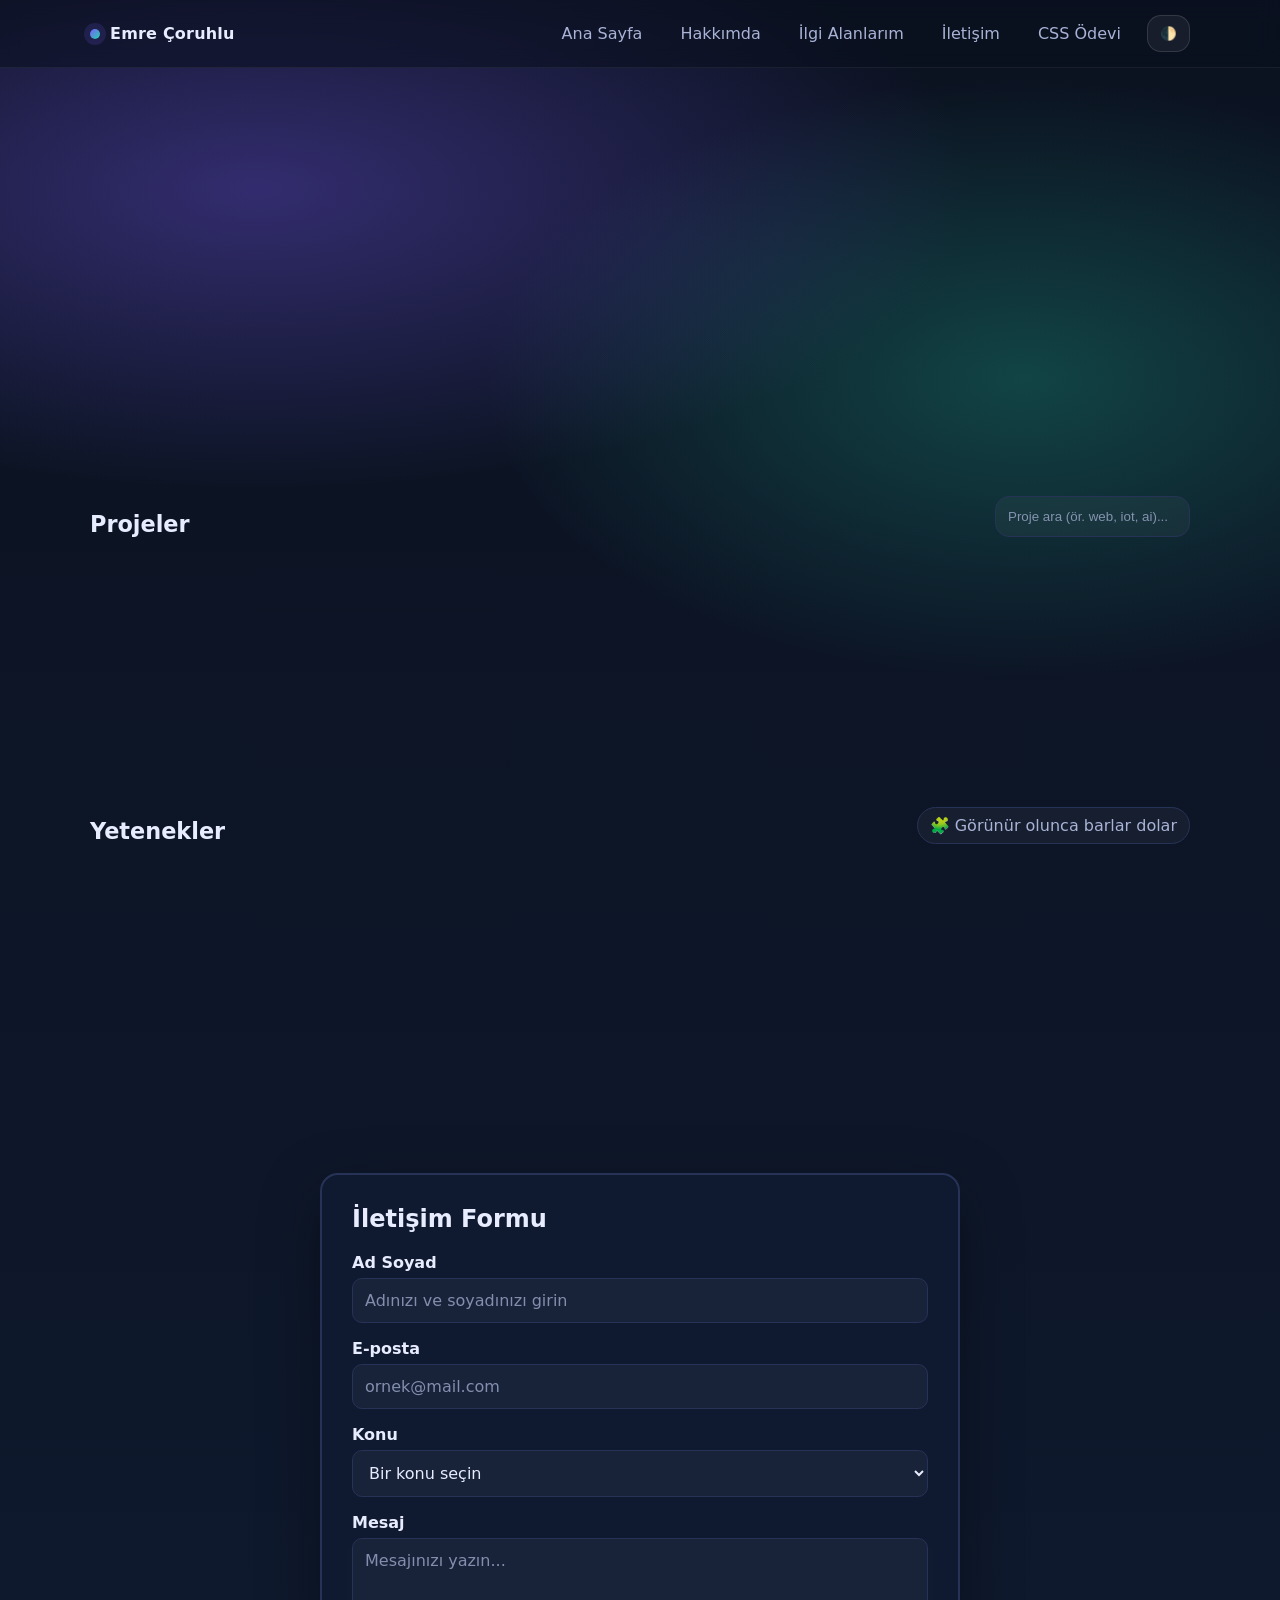
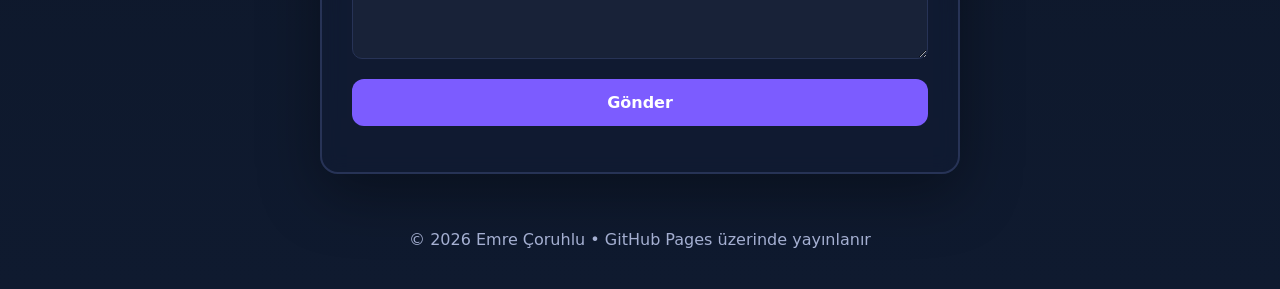
==== index.html @ 53debe26 "Lab 3: Form güncellendi - input submit ve element seçici" ====
<!DOCTYPE html>
<html lang="tr">
<head>
  <meta charset="UTF-8" />
  <meta name="viewport" content="width=device-width, initial-scale=1.0" />
  <title>Emre | Portfolyo</title>
  <link rel="stylesheet" href="styles/style.css" />
</head>
<body>

<div id="progressBar"></div>

<header>
  <div class="container nav">
    <a class="brand" href="index.html">
      <span class="dot"></span>
      <span>Emre Çoruhlu</span>
    </a>

    <div class="navlinks">
      <a href="index.html">Ana Sayfa</a>
      <a href="about.html">Hakkımda</a>
      <a href="interests.html">İlgi Alanlarım</a>
      <a href="contact.html">İletişim</a>
      <a href="css-odev.html">CSS Ödevi</a>
      <button class="btn icon" id="themeBtn" type="button" title="Tema değiştir">🌓</button>
    </div>
  </div>
</header>

<section class="hero container">
  <div class="card heroInner reveal">
    <div>
      <span class="pill">🚀 GitHub Pages • Statik Site</span>
      <h1>
        Merhaba, ben Emre.
        <br />
        <span class="muted">Benim odak noktam:</span>
        <span id="typing" data-text="Web • Gömülü Sistemler • Yapay Zeka"></span>
      </h1>
      <p class="muted">
        Bu mini portfolyo; modern tasarım, küçük ama “wow” etkisi yaratan etkileşimler ve
        temiz dosya yapısı (CSS/JS ayrı) ile hazırlandı.
      </p>

      <div style="display:flex; gap:10px; flex-wrap:wrap; margin-top:14px;">
        <a class="btn primary" href="#projeler">Projeleri gör</a>
        <a class="btn" href="contact.html">İletişime geç</a>
        <span class="badge">⚡ Dark mode</span>
        <span class="badge">✨ Scroll animasyon</span>
      </div>
    </div>

    <div class="kpis">
      <div class="kpi">
        <strong>Hızlı</strong><br/>
        <span>Statik site: açılış süresi iyi</span>
      </div>
      <div class="kpi">
        <strong>Temiz yapı</strong><br/>
        <span>styles/ + scripts/ ayrımı</span>
      </div>
      <div class="kpi">
        <strong>Yenilik</strong><br/>
        <span>Typing + reveal + filtre</span>
      </div>
    </div>
  </div>
</section>

<section class="section container" id="projeler">
  <div class="sectionHeader">
    <h2>Projeler</h2>
    <div class="tools">
      <input id="projectFilter" type="text" placeholder="Proje ara (ör. web, iot, ai)..." />
    </div>
  </div>

  <div class="grid projects">
    <article class="card projectCard reveal" data-project="web react node postgresql postgis">
      <span class="pill">🗺️ Full-Stack</span>
      <h3>GIS Tabanlı Web Uygulaması</h3>
      <p>Harita görselleştirme, kiralama modülleri ve modern frontend mimarisi.</p>
      <div class="tags">
        <span class="badge">React</span><span class="badge">Node</span><span class="badge">PostgreSQL</span>
      </div>
    </article>

    <article class="card projectCard reveal" data-project="iot esp32 raspberry pi flask">
      <span class="pill">📡 IoT</span>
      <h3>ESP32 + Sunucu Veri Akışı</h3>
      <p>Sensör verisini sunucuya gönderme, panelde gösterme, yenileme.</p>
      <div class="tags">
        <span class="badge">ESP32</span><span class="badge">Flask</span><span class="badge">MariaDB</span>
      </div>
    </article>

    <article class="card projectCard reveal" data-project="ai cv tensorflow pytorch">
      <span class="pill">🧠 AI</span>
      <h3>Görüntü İşleme Pipeline</h3>
      <p>Çok aşamalı sınıflandırma + maske tespiti yaklaşımı.</p>
      <div class="tags">
        <span class="badge">CV</span><span class="badge">PyTorch</span><span class="badge">Metrics</span>
      </div>
    </article>
  </div>
</section>

<section class="section container">
  <div class="sectionHeader">
    <h2>Yetenekler</h2>
    <div class="tools">
      <span class="pill">🧩 Görünür olunca barlar dolar</span>
    </div>
  </div>

  <div class="grid">
    <div class="card reveal" style="padding:16px;">
      <div class="skillRow">
        <div class="skill">
          <div class="skillTop"><strong>HTML/CSS</strong><span class="muted">85%</span></div>
          <div class="bar" data-bar="85"><div></div></div>
        </div>
        <div class="skill">
          <div class="skillTop"><strong>JavaScript</strong><span class="muted">75%</span></div>
          <div class="bar" data-bar="75"><div></div></div>
        </div>
        <div class="skill">
          <div class="skillTop"><strong>Python</strong><span class="muted">80%</span></div>
          <div class="bar" data-bar="80"><div></div></div>
        </div>
      </div>
    </div>
  </div>
</section>

<!-- Lab 3: İletişim Formu -->
<div class="contact-container">
  <h2>İletişim Formu</h2>
  <form>
    <label for="adSoyad">Ad Soyad</label>
    <input type="text" id="adSoyad" name="adSoyad" placeholder="Adınızı ve soyadınızı girin" required />

    <label for="eposta">E-posta</label>
    <input type="email" id="eposta" name="eposta" placeholder="ornek@mail.com" required />

    <label for="konu">Konu</label>
    <select id="konu" name="konu" required>
      <option value="" disabled selected>Bir konu seçin</option>
      <option value="is-teklifi">İş Teklifi</option>
      <option value="soru">Soru</option>
      <option value="geri-bildirim">Geri Bildirim</option>
    </select>

    <label for="mesaj">Mesaj</label>
    <textarea id="mesaj" name="mesaj" rows="5" placeholder="Mesajınızı yazın..." required></textarea>

    <input type="submit" value="Gönder" />
  </form>
</div>

<div class="footer container">
  <div class="muted">© 2026 Emre Çoruhlu • GitHub Pages üzerinde yayınlanır</div>
</div>

<button id="toTop" type="button" title="Yukarı">⬆️</button>
<div id="toast"></div>

<script src="scripts/app.js"></script>
</body>
</html>
---- styles/style.css ----
:root{
  --bg: #0b1220;
  --bg2:#0f1a2f;
  --card:#111b33cc;
  --text:#e7ecff;
  --muted:#a8b3d6;
  --line:#273356;
  --accent:#7c5cff;
  --accent2:#23d5ab;
  --shadow: 0 20px 60px rgba(0,0,0,.35);
  --radius: 18px;
}

:root[data-theme="light"]{
  --bg:#f6f8ff;
  --bg2:#ffffff;
  --card:#ffffffcc;
  --text:#0f172a;
  --muted:#475569;
  --line:#dbe4ff;
  --accent:#4f46e5;
  --accent2:#06b6d4;
  --shadow: 0 18px 45px rgba(15,23,42,.12);
}

*{
  box-sizing:border-box;
}

html{
  scroll-behavior:smooth;
}

body{
  margin:0;
  font-family: ui-sans-serif, system-ui, -apple-system, Segoe UI, Roboto, Arial, sans-serif;
  color:var(--text);
  background:
    radial-gradient(1200px 500px at 20% 10%, rgba(124,92,255,.35), transparent 60%),
    radial-gradient(900px 500px at 80% 20%, rgba(35,213,171,.25), transparent 60%),
    linear-gradient(180deg, var(--bg), var(--bg2));
  min-height:100vh;
}

a{
  color:inherit;
  text-decoration:none;
}

.container{
  width:min(1100px, 92%);
  margin:0 auto;
}

.grid{
  display:grid;
  gap:16px;
}

.card{
  background: var(--card);
  border:1px solid var(--line);
  border-radius: var(--radius);
  box-shadow: var(--shadow);
  backdrop-filter: blur(10px);
}

.pill{
  display:inline-flex;
  gap:8px;
  align-items:center;
  padding:8px 12px;
  border:1px solid var(--line);
  border-radius:999px;
  color:var(--muted);
  background: rgba(255,255,255,.04);
}

.badge{
  display:inline-block;
  padding:6px 10px;
  border-radius:999px;
  border:1px solid var(--line);
  color:var(--muted);
  background: rgba(255,255,255,.03);
  font-size:.9rem;
}

#progressBar{
  position:fixed;
  top:0;
  left:0;
  height:4px;
  width:0%;
  background: linear-gradient(90deg, var(--accent), var(--accent2));
  z-index:9999;
}

header{
  position:sticky;
  top:0;
  z-index:50;
  background: rgba(10,16,30,.55);
  backdrop-filter: blur(10px);
  border-bottom:1px solid rgba(255,255,255,.06);
}

:root[data-theme="light"] header{
  background: rgba(255,255,255,.65);
  border-bottom:1px solid rgba(15,23,42,.08);
}

.nav{
  display:flex;
  align-items:center;
  justify-content:space-between;
  padding:14px 0;
}

.brand{
  display:flex;
  align-items:center;
  gap:10px;
  font-weight:800;
  letter-spacing:.2px;
}

.brand .dot{
  width:10px;
  height:10px;
  border-radius:50%;
  background: linear-gradient(135deg, var(--accent), var(--accent2));
  box-shadow: 0 0 0 6px rgba(124,92,255,.15);
}

.navlinks{
  display:flex;
  gap:14px;
  align-items:center;
}

.navlinks a{
  padding:10px 12px;
  border-radius:12px;
  color:var(--muted);
}

.navlinks a.active,
.navlinks a:hover{
  color:var(--text);
  background: rgba(255,255,255,.06);
  border:1px solid rgba(255,255,255,.08);
}

.btn{
  display:inline-flex;
  align-items:center;
  justify-content:center;
  gap:10px;
  padding:10px 14px;
  border-radius:14px;
  border:1px solid rgba(255,255,255,.12);
  background: rgba(255,255,255,.06);
  color:var(--text);
  cursor:pointer;
  transition: transform .15s ease, background .15s ease, border .15s ease;
  user-select:none;
}

.btn:hover{
  transform: translateY(-1px);
  background: rgba(255,255,255,.09);
}

.btn.primary{
  border:none;
  background: linear-gradient(135deg, var(--accent), var(--accent2));
  color:white;
}

.btn.primary:hover{
  filter:brightness(1.05);
}

.btn.icon{
  padding:10px 12px;
}

.hero{
  padding:42px 0 20px;
}

.heroInner{
  padding:28px;
  display:grid;
  grid-template-columns: 1.35fr .65fr;
  gap:18px;
}

h1{
  margin:10px 0 10px;
  font-size: clamp(30px, 4vw, 46px);
  line-height:1.05;
}

.muted{
  color:var(--muted);
}

.hero p{
  font-size:1.05rem;
  line-height:1.6;
}

.kpis{
  display:grid;
  gap:12px;
}

.kpi{
  padding:16px;
  border-radius: var(--radius);
  border:1px solid var(--line);
  background: rgba(255,255,255,.04);
}

.kpi strong{
  font-size:1.25rem;
}

.kpi span{
  color:var(--muted);
  font-size:.95rem;
}

.section{
  padding:18px 0 26px;
}

.sectionHeader{
  display:flex;
  align-items:flex-end;
  justify-content:space-between;
  gap:14px;
  margin:18px 0 12px;
}

.sectionHeader h2{
  margin:0;
  font-size:1.4rem;
}

.sectionHeader .tools{
  display:flex;
  gap:10px;
  flex-wrap:wrap;
}

.projects{
  grid-template-columns: repeat(3, 1fr);
}

.projectCard{
  padding:16px;
}

.projectCard h3{
  margin:6px 0 8px;
}

.projectCard p{
  margin:0 0 12px;
  color:var(--muted);
  line-height:1.5;
}

.projectCard .tags{
  display:flex;
  gap:8px;
  flex-wrap:wrap;
}

.skillRow{
  display:grid;
  gap:10px;
}

.skill{
  padding:14px 16px;
  border:1px solid var(--line);
  border-radius: var(--radius);
  background: rgba(255,255,255,.03);
}

.skillTop{
  display:flex;
  align-items:center;
  justify-content:space-between;
  gap:10px;
}

.bar{
  margin-top:10px;
  height:10px;
  border-radius:999px;
  background: rgba(255,255,255,.08);
  overflow:hidden;
  border:1px solid rgba(255,255,255,.06);
}

.bar > div{
  height:100%;
  width:0%;
  border-radius:999px;
  background: linear-gradient(90deg, var(--accent), var(--accent2));
  transition: width .9s ease;
}

.footer{
  padding:26px 0 40px;
  color:var(--muted);
  text-align:center;
}

.reveal{
  opacity:0;
  transform: translateY(12px);
  transition: opacity .6s ease, transform .6s ease;
}

.reveal.show{
  opacity:1;
  transform: translateY(0);
}

#toast{
  position: fixed;
  left: 50%;
  bottom: 18px;
  transform: translateX(-50%) translateY(20px);
  opacity:0;
  pointer-events:none;
  padding:10px 12px;
  border-radius: 14px;
  border:1px solid var(--line);
  background: rgba(15,23,42,.75);
  color: var(--text);
  backdrop-filter: blur(10px);
  transition: opacity .2s ease, transform .2s ease;
  z-index:9999;
}

:root[data-theme="light"] #toast{
  background: rgba(255,255,255,.75);
}

#toast.show{
  opacity:1;
  transform: translateX(-50%) translateY(0);
}

#toTop{
  position: fixed;
  right: 16px;
  bottom: 16px;
  width: 46px;
  height: 46px;
  border-radius: 16px;
  display:flex;
  align-items:center;
  justify-content:center;
  border:1px solid rgba(255,255,255,.12);
  background: rgba(255,255,255,.08);
  color: var(--text);
  cursor:pointer;
  box-shadow: var(--shadow);
  opacity:0;
  transform: translateY(10px);
  transition: opacity .2s ease, transform .2s ease;
  z-index:9998;
}

#toTop.show{
  opacity:1;
  transform: translateY(0);
}

input,
textarea{
  width:100%;
  padding:12px 12px;
  border-radius: 14px;
  border:1px solid var(--line);
  background: rgba(255,255,255,.04);
  color: var(--text);
  outline:none;
}

input::placeholder,
textarea::placeholder{
  color: rgba(168,179,214,.75);
}

.formGrid{
  display:grid;
  gap:12px;
}

.formActions{
  display:flex;
  gap:10px;
  flex-wrap:wrap;
  align-items:center;
}

small.help{
  color:var(--muted);
}

/* ===== Lab 3: İletişim Formu (Box Model) ===== */

.contact-container {
  width: 50%;
  margin: 30px auto;
  padding: 30px;
  border: 2px solid var(--line);
  border-radius: var(--radius);
  background: var(--card);
  backdrop-filter: blur(10px);
  box-shadow: var(--shadow);
}

.contact-container h2 {
  margin-top: 0;
  margin-bottom: 20px;
  color: var(--text);
}

.contact-container label {
  display: block;
  margin-bottom: 6px;
  font-weight: 600;
  color: var(--text);
}

.contact-container input,
.contact-container select,
.contact-container textarea {
  width: 100%;
  padding: 12px;
  margin-bottom: 16px;
  border: 1px solid var(--line);
  border-radius: 10px;
  background: rgba(255,255,255,.04);
  color: var(--text);
  font-family: inherit;
  font-size: 1rem;
  outline: none;
  box-sizing: border-box;
}

.contact-container input:focus,
.contact-container select:focus,
.contact-container textarea:focus {
  border-color: var(--accent);
  box-shadow: 0 0 0 3px rgba(124,92,255,.2);
}

.contact-container textarea {
  resize: vertical;
}

.contact-container input[type="submit"] {
  background-color: var(--accent);
  color: #fff;
  border: none;
  padding: 14px 32px;
  border-radius: 12px;
  font-size: 1rem;
  font-weight: 700;
  cursor: pointer;
  transition: filter .2s ease, transform .15s ease;
}

.contact-container input[type="submit"]:hover {
  filter: brightness(1.1);
  transform: translateY(-2px);
}

/* css-odev.html için temiz final stiller */

.odev-nav{
  width:80%;
  margin:20px auto 0;
}

.odev-nav ul{
  list-style:none;
  padding:0;
  margin:0;
  text-align:center;
  background: linear-gradient(135deg, #7c5cff, #23d5ab);
  border-radius:12px;
}

.odev-nav li{
  display:inline-block;
}

.odev-nav a{
  display:inline-block;
  color:#ffffff;
  text-decoration:none;
  padding:12px 18px;
  transition: background .25s ease;
  font-size:16px;
}

.odev-nav a:hover{
  background: rgba(0,0,0,.20);
}

.odev-header,
.odev-footer{
  width:80%;
  margin:20px auto;
  padding:20px;
  text-align:center;
  background: rgba(17,27,51,0.90);
  color:#e7ecff;
  border:1px solid #273356;
  border-radius:12px;
}

.odev-main{
  width:80%;
  margin:20px auto;
  display:flex;
  gap:20px;
  align-items:flex-start;
  border:2px solid red;
}

.odev-content,
.odev-sidebar{
  padding:18px;
  border-radius:12px;
  border:1px solid #273356;
  box-sizing:border-box;
}

.odev-content{
  flex:2;
  background: rgba(17,27,51,0.75);
  color:#e7ecff;
}

.odev-sidebar{
  flex:1;
  background: rgba(17,27,51,0.60);
  color:#e7ecff;
}

/* hiyerarşik seçiciler */

.odev-content p{
  font-size:16px;
  color:#a8b3d6;
  line-height:1.6;
  text-align:left;
}

.odev-sidebar p{
  font-size:15px;
  color:#a8b3d6;
  line-height:1.6;
  text-align:left;
}

/* grup seçici */

.odev-header h1,
.odev-content h2,
.odev-sidebar h2{
  color:#e7ecff;
  margin-top:0;
}

/* responsive */

@media (max-width: 980px){
  .projects{
    grid-template-columns: repeat(2, 1fr);
  }

  .odev-main{
    flex-direction:column;
  }
}

@media (max-width: 880px){
  .heroInner{
    grid-template-columns:1fr;
  }

  .navlinks{
    flex-wrap:wrap;
    justify-content:flex-end;
  }
}

@media (max-width: 640px){
  .projects{
    grid-template-columns: 1fr;
  }
}
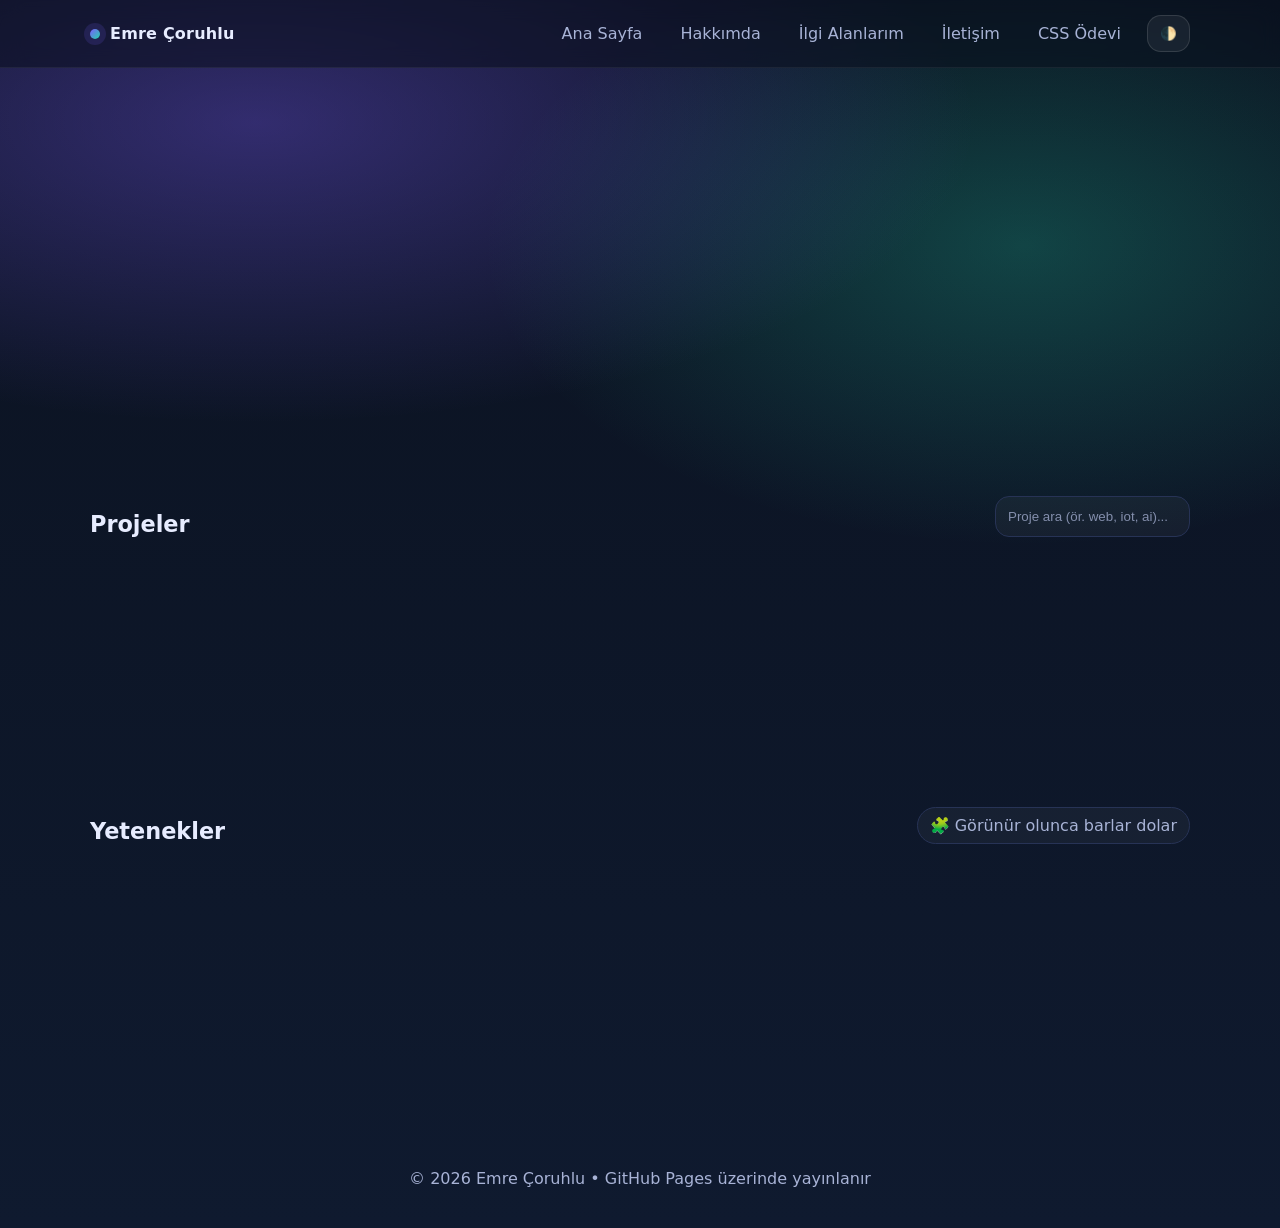
==== commit 2793daf5: "Lab 3: Form iletişim sayfasına taşındı" ====
--- a/index.html
+++ b/index.html
@@ -134,30 +134,6 @@
   </div>
 </section>
 
-<!-- Lab 3: İletişim Formu -->
-<div class="contact-container">
-  <h2>İletişim Formu</h2>
-  <form>
-    <label for="adSoyad">Ad Soyad</label>
-    <input type="text" id="adSoyad" name="adSoyad" placeholder="Adınızı ve soyadınızı girin" required />
-
-    <label for="eposta">E-posta</label>
-    <input type="email" id="eposta" name="eposta" placeholder="ornek@mail.com" required />
-
-    <label for="konu">Konu</label>
-    <select id="konu" name="konu" required>
-      <option value="" disabled selected>Bir konu seçin</option>
-      <option value="is-teklifi">İş Teklifi</option>
-      <option value="soru">Soru</option>
-      <option value="geri-bildirim">Geri Bildirim</option>
-    </select>
-
-    <label for="mesaj">Mesaj</label>
-    <textarea id="mesaj" name="mesaj" rows="5" placeholder="Mesajınızı yazın..." required></textarea>
-
-    <input type="submit" value="Gönder" />
-  </form>
-</div>
 
 <div class="footer container">
   <div class="muted">© 2026 Emre Çoruhlu • GitHub Pages üzerinde yayınlanır</div>
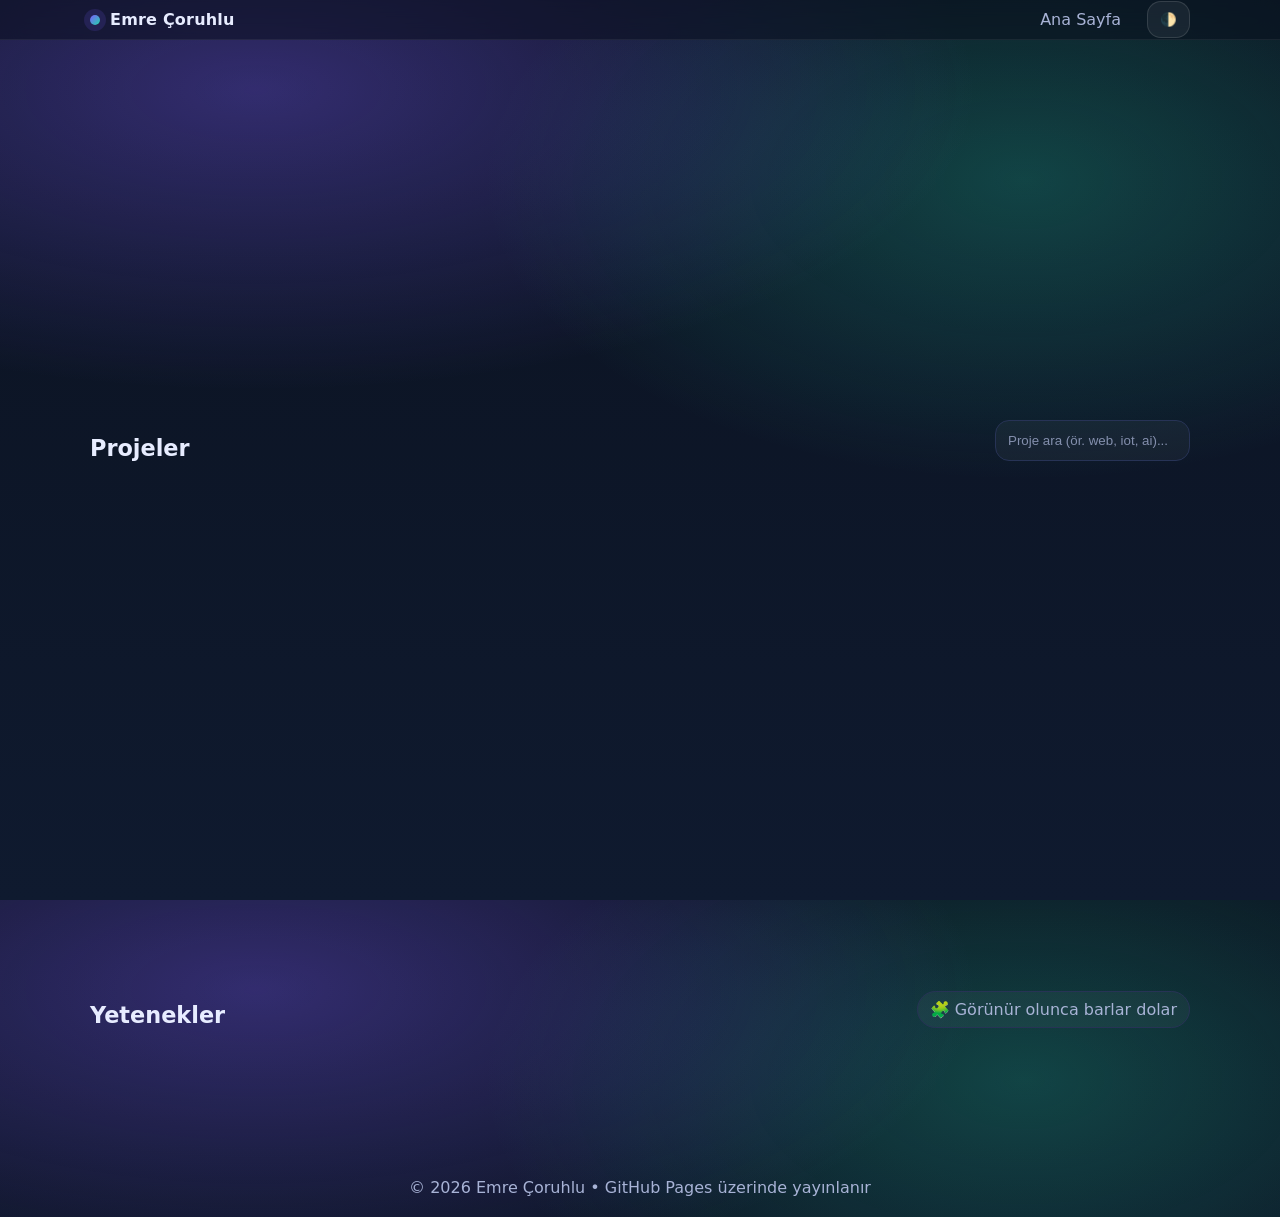
==== commit 01d66395: "Auto commit from Copilot" ====
--- a/index.html
+++ b/index.html
@@ -8,135 +8,170 @@
 </head>
 <body>
 
-<div id="progressBar"></div>
+<div class="wrapper">
 
-<header>
-  <div class="container nav">
-    <a class="brand" href="index.html">
-      <span class="dot"></span>
-      <span>Emre Çoruhlu</span>
-    </a>
+  <!-- 1) Navbar - 10vh | flex, justify-content: space-between, align-items: center -->
+  <header>
+    <div class="container nav">
+      <a class="brand" href="index.html">
+        <span class="dot"></span>
+        <span>Emre Çoruhlu</span>
+      </a>
 
-    <div class="navlinks">
-      <a href="index.html">Ana Sayfa</a>
-      <a href="about.html">Hakkımda</a>
-      <a href="interests.html">İlgi Alanlarım</a>
-      <a href="contact.html">İletişim</a>
-      <a href="css-odev.html">CSS Ödevi</a>
-      <button class="btn icon" id="themeBtn" type="button" title="Tema değiştir">🌓</button>
+      <div class="navlinks">
+        <a href="index.html">Ana Sayfa</a>
+        <button class="btn icon" id="themeBtn" type="button" title="Tema değiştir">🌓</button>
+      </div>
     </div>
-  </div>
-</header>
+  </header>
 
-<section class="hero container">
-  <div class="card heroInner reveal">
-    <div>
-      <span class="pill">🚀 GitHub Pages • Statik Site</span>
-      <h1>
-        Merhaba, ben Emre.
-        <br />
-        <span class="muted">Benim odak noktam:</span>
-        <span id="typing" data-text="Web • Gömülü Sistemler • Yapay Zeka"></span>
-      </h1>
-      <p class="muted">
-        Bu mini portfolyo; modern tasarım, küçük ama “wow” etkisi yaratan etkileşimler ve
-        temiz dosya yapısı (CSS/JS ayrı) ile hazırlandı.
-      </p>
+  <!-- 2) Hero - 30vh | flex-direction: row, justify-content: space-between, align-items: stretch -->
+  <section class="hero container">
+    <div class="card heroInner reveal">
+      <div class="hero-text">
+        <span class="pill">🚀 GitHub Pages • Statik Site</span>
+        <h1>
+          Merhaba, ben Emre.
+          <br />
+          <span class="muted">Benim odak noktam:</span>
+          <span id="typing" data-text="Web • Gömülü Sistemler • Yapay Zeka"></span>
+        </h1>
+        <p class="muted">
+          Bu mini portfolyo; modern tasarım, küçük ama "wow" etkisi yaratan etkileşimler ve
+          temiz dosya yapısı (CSS/JS ayrı) ile hazırlandı.
+        </p>
 
-      <div style="display:flex; gap:10px; flex-wrap:wrap; margin-top:14px;">
-        <a class="btn primary" href="#projeler">Projeleri gör</a>
-        <a class="btn" href="contact.html">İletişime geç</a>
-        <span class="badge">⚡ Dark mode</span>
-        <span class="badge">✨ Scroll animasyon</span>
+        <div style="display:flex; gap:10px; flex-wrap:wrap; margin-top:14px;">
+          <a class="btn primary" href="#projeler">Projeleri gör</a>
+          <span class="badge">⚡ Dark mode</span>
+          <span class="badge">✨ Scroll animasyon</span>
+        </div>
+      </div>
+
+      <div class="hero-image">
+        <div class="kpis">
+          <div class="kpi">
+            <strong>Hızlı</strong><br/>
+            <span>Statik site: açılış süresi iyi</span>
+          </div>
+          <div class="kpi">
+            <strong>Temiz yapı</strong><br/>
+            <span>styles/ + scripts/ ayrımı</span>
+          </div>
+          <div class="kpi">
+            <strong>Yenilik</strong><br/>
+            <span>Typing + reveal + filtre</span>
+          </div>
+        </div>
+      </div>
+    </div>
+  </section>
+
+  <!-- 3) Kartlar Bölümü - 30vh | flex, flex-wrap: wrap, gap -->
+  <section class="section section-kartlar container" id="projeler">
+    <div class="sectionHeader">
+      <h2>Projeler</h2>
+      <div class="tools">
+        <input id="projectFilter" type="text" placeholder="Proje ara (ör. web, iot, ai)..." />
       </div>
     </div>
 
-    <div class="kpis">
-      <div class="kpi">
-        <strong>Hızlı</strong><br/>
-        <span>Statik site: açılış süresi iyi</span>
-      </div>
-      <div class="kpi">
-        <strong>Temiz yapı</strong><br/>
-        <span>styles/ + scripts/ ayrımı</span>
-      </div>
-      <div class="kpi">
-        <strong>Yenilik</strong><br/>
-        <span>Typing + reveal + filtre</span>
+    <div class="projects">
+      <article class="card projectCard reveal" data-project="web react node postgresql postgis">
+        <span class="pill">🗺️ Full-Stack</span>
+        <h3>GIS Tabanlı Web Uygulaması</h3>
+        <p>Harita görselleştirme, kiralama modülleri ve modern frontend mimarisi.</p>
+        <div class="tags">
+          <span class="badge">React</span><span class="badge">Node</span><span class="badge">PostgreSQL</span>
+        </div>
+        <button class="btn">Buton</button>
+      </article>
+
+      <article class="card projectCard reveal" data-project="iot esp32 raspberry pi flask">
+        <span class="pill">📡 IoT</span>
+        <h3>ESP32 + Sunucu Veri Akışı</h3>
+        <p>Sensör verisini sunucuya gönderme, panelde gösterme, yenileme.</p>
+        <div class="tags">
+          <span class="badge">ESP32</span><span class="badge">Flask</span><span class="badge">MariaDB</span>
+        </div>
+        <button class="btn">Buton</button>
+      </article>
+
+      <article class="card projectCard reveal" data-project="ai cv tensorflow pytorch">
+        <span class="pill">🧠 AI</span>
+        <h3>Görüntü İşleme Pipeline</h3>
+        <p>Çok aşamalı sınıflandırma + maske tespiti yaklaşımı.</p>
+        <div class="tags">
+          <span class="badge">CV</span><span class="badge">PyTorch</span><span class="badge">Metrics</span>
+        </div>
+        <button class="btn">Buton</button>
+      </article>
+
+      <article class="card projectCard reveal" data-project="web html css javascript">
+        <span class="pill">🌐 Frontend</span>
+        <h3>Portfolyo Sitesi</h3>
+        <p>Modern tasarım, dark mode ve scroll animasyonlu kişisel site.</p>
+        <div class="tags">
+          <span class="badge">HTML</span><span class="badge">CSS</span><span class="badge">JS</span>
+        </div>
+        <button class="btn">Buton</button>
+      </article>
+
+      <article class="card projectCard reveal" data-project="iot embedded c arduino">
+        <span class="pill">🔧 Gömülü</span>
+        <h3>Arduino Sensör Projesi</h3>
+        <p>Sıcaklık ve nem verilerini toplayan gömülü sistem uygulaması.</p>
+        <div class="tags">
+          <span class="badge">Arduino</span><span class="badge">C</span><span class="badge">Sensör</span>
+        </div>
+        <button class="btn">Buton</button>
+      </article>
+
+      <article class="card projectCard reveal" data-project="ai python ml data">
+        <span class="pill">📊 Veri</span>
+        <h3>Veri Analiz Aracı</h3>
+        <p>Python ile veri temizleme, görselleştirme ve raporlama pipeline.</p>
+        <div class="tags">
+          <span class="badge">Python</span><span class="badge">Pandas</span><span class="badge">Matplotlib</span>
+        </div>
+        <button class="btn">Buton</button>
+      </article>
+    </div>
+  </section>
+
+  <!-- 4) Flex Grow Uygulama - 20vh | flex-grow: 1-2-1, align-items: stretch -->
+  <section class="section section-grow container">
+    <div class="sectionHeader">
+      <h2>Yetenekler</h2>
+      <div class="tools">
+        <span class="pill">🧩 Görünür olunca barlar dolar</span>
       </div>
     </div>
-  </div>
-</section>
 
-<section class="section container" id="projeler">
-  <div class="sectionHeader">
-    <h2>Projeler</h2>
-    <div class="tools">
-      <input id="projectFilter" type="text" placeholder="Proje ara (ör. web, iot, ai)..." />
+    <div class="skillRow">
+      <div class="card skill skill-grow-1 reveal" style="padding:16px;">
+        <div class="skillTop"><strong>HTML/CSS</strong><span class="muted">85%</span></div>
+        <div class="bar" data-bar="85"><div></div></div>
+        <button class="btn">Buton</button>
+      </div>
+      <div class="card skill skill-grow-2 reveal" style="padding:16px;">
+        <div class="skillTop"><strong>JavaScript</strong><span class="muted">75%</span></div>
+        <div class="bar" data-bar="75"><div></div></div>
+        <button class="btn">Buton</button>
+      </div>
+      <div class="card skill skill-grow-1 reveal" style="padding:16px;">
+        <div class="skillTop"><strong>Python</strong><span class="muted">80%</span></div>
+        <div class="bar" data-bar="80"><div></div></div>
+        <button class="btn">Buton</button>
+      </div>
     </div>
+  </section>
+
+  <!-- 5) Footer - 10vh | justify-content: center, align-items: center -->
+  <div class="footer container">
+    <div class="muted">© 2026 Emre Çoruhlu • GitHub Pages üzerinde yayınlanır</div>
   </div>
 
-  <div class="grid projects">
-    <article class="card projectCard reveal" data-project="web react node postgresql postgis">
-      <span class="pill">🗺️ Full-Stack</span>
-      <h3>GIS Tabanlı Web Uygulaması</h3>
-      <p>Harita görselleştirme, kiralama modülleri ve modern frontend mimarisi.</p>
-      <div class="tags">
-        <span class="badge">React</span><span class="badge">Node</span><span class="badge">PostgreSQL</span>
-      </div>
-    </article>
-
-    <article class="card projectCard reveal" data-project="iot esp32 raspberry pi flask">
-      <span class="pill">📡 IoT</span>
-      <h3>ESP32 + Sunucu Veri Akışı</h3>
-      <p>Sensör verisini sunucuya gönderme, panelde gösterme, yenileme.</p>
-      <div class="tags">
-        <span class="badge">ESP32</span><span class="badge">Flask</span><span class="badge">MariaDB</span>
-      </div>
-    </article>
-
-    <article class="card projectCard reveal" data-project="ai cv tensorflow pytorch">
-      <span class="pill">🧠 AI</span>
-      <h3>Görüntü İşleme Pipeline</h3>
-      <p>Çok aşamalı sınıflandırma + maske tespiti yaklaşımı.</p>
-      <div class="tags">
-        <span class="badge">CV</span><span class="badge">PyTorch</span><span class="badge">Metrics</span>
-      </div>
-    </article>
-  </div>
-</section>
-
-<section class="section container">
-  <div class="sectionHeader">
-    <h2>Yetenekler</h2>
-    <div class="tools">
-      <span class="pill">🧩 Görünür olunca barlar dolar</span>
-    </div>
-  </div>
-
-  <div class="grid">
-    <div class="card reveal" style="padding:16px;">
-      <div class="skillRow">
-        <div class="skill">
-          <div class="skillTop"><strong>HTML/CSS</strong><span class="muted">85%</span></div>
-          <div class="bar" data-bar="85"><div></div></div>
-        </div>
-        <div class="skill">
-          <div class="skillTop"><strong>JavaScript</strong><span class="muted">75%</span></div>
-          <div class="bar" data-bar="75"><div></div></div>
-        </div>
-        <div class="skill">
-          <div class="skillTop"><strong>Python</strong><span class="muted">80%</span></div>
-          <div class="bar" data-bar="80"><div></div></div>
-        </div>
-      </div>
-    </div>
-  </div>
-</section>
-
-
-<div class="footer container">
-  <div class="muted">© 2026 Emre Çoruhlu • GitHub Pages üzerinde yayınlanır</div>
 </div>
 
 <button id="toTop" type="button" title="Yukarı">⬆️</button>
--- a/styles/style.css
+++ b/styles/style.css
@@ -42,6 +42,13 @@
   min-height:100vh;
 }
 
+/* ===== Flexbox Lab: Wrapper 100vh, flex column ===== */
+.wrapper{
+  height:100vh;
+  display:flex;
+  flex-direction:column;
+}
+
 a{
   color:inherit;
   text-decoration:none;
@@ -97,8 +104,9 @@
 }
 
 header{
-  position:sticky;
-  top:0;
+  height:10vh;
+  display:flex;
+  align-items:center;
   z-index:50;
   background: rgba(10,16,30,.55);
   backdrop-filter: blur(10px);
@@ -111,10 +119,11 @@
 }
 
 .nav{
+  width:min(1100px, 92%);
+  margin:0 auto;
   display:flex;
   align-items:center;
   justify-content:space-between;
-  padding:14px 0;
 }
 
 .brand{
@@ -186,15 +195,32 @@
   padding:10px 12px;
 }
 
+/* ===== 2) Hero - flex row, space-between, stretch ===== */
 .hero{
-  padding:42px 0 20px;
+  padding:0;
 }
 
 .heroInner{
   padding:28px;
-  display:grid;
-  grid-template-columns: 1.35fr .65fr;
+  height:100%;
+  display:flex;
+  flex-direction:row;
+  justify-content:space-between;
+  align-items:stretch;
   gap:18px;
+}
+
+.hero-text{
+  flex:1.35;
+  display:flex;
+  flex-direction:column;
+  justify-content:center;
+}
+
+.hero-image{
+  flex:.65;
+  display:flex;
+  align-items:stretch;
 }
 
 h1{
@@ -256,12 +282,19 @@
   flex-wrap:wrap;
 }
 
+/* ===== 3) Kartlar - 30vh | flex, flex-wrap, gap ===== */
 .projects{
-  grid-template-columns: repeat(3, 1fr);
+  display:flex;
+  flex-wrap:wrap;
+  gap:16px;
 }
 
 .projectCard{
+  flex:1 1 calc(33.333% - 16px);
+  min-width:250px;
   padding:16px;
+  display:flex;
+  flex-direction:column;
 }
 
 .projectCard h3{
@@ -278,11 +311,22 @@
   display:flex;
   gap:8px;
   flex-wrap:wrap;
-}
-
+  margin-bottom:auto;
+}
+
+/* ===== 4) Flex Grow - 20vh | flex-grow: 1-2-1, align-items: stretch ===== */
 .skillRow{
-  display:grid;
+  display:flex;
   gap:10px;
+  align-items:stretch;
+}
+
+.skill-grow-1{
+  flex-grow:1;
+}
+
+.skill-grow-2{
+  flex-grow:2;
 }
 
 .skill{
@@ -290,6 +334,8 @@
   border:1px solid var(--line);
   border-radius: var(--radius);
   background: rgba(255,255,255,.03);
+  display:flex;
+  flex-direction:column;
 }
 
 .skillTop{
@@ -316,10 +362,26 @@
   transition: width .9s ease;
 }
 
+.skill .btn{
+  margin-top:auto;
+}
+
+/* Bölüm yükseklikleri (auto) */
+.section-kartlar{
+  padding:10px 0;
+}
+
+.section-grow{
+  padding:8px 0;
+}
+
+/* ===== 5) Footer | justify-content: center, align-items: center ===== */
 .footer{
-  padding:26px 0 40px;
+  padding:20px 0;
+  display:flex;
+  justify-content:center;
+  align-items:center;
   color:var(--muted);
-  text-align:center;
 }
 
 .reveal{
@@ -420,7 +482,7 @@
 /* ===== Lab 3: İletişim Formu (Box Model) ===== */
 
 .contact-container {
-  width: 50%;
+  width: 80%;
   margin: 30px auto;
   padding: 30px;
   border: 2px solid var(--line);
@@ -463,6 +525,7 @@
 .contact-container select:focus,
 .contact-container textarea:focus {
   border-color: var(--accent);
+  background: rgba(124,92,255,.1);
   box-shadow: 0 0 0 3px rgba(124,92,255,.2);
 }
 
@@ -470,7 +533,65 @@
   resize: vertical;
 }
 
-.contact-container input[type="submit"] {
+.contact-container select {
+  background-color: #1a2340;
+  color: var(--text);
+}
+
+.contact-container select option {
+  background-color: #1a2340;
+  color: #e7ecff;
+}
+
+:root[data-theme="light"] .contact-container select {
+  background-color: #ffffff;
+  color: #0f172a;
+}
+
+:root[data-theme="light"] .contact-container select option {
+  background-color: #ffffff;
+  color: #0f172a;
+}
+
+/* Radio & Checkbox grupları */
+.radio-group,
+.checkbox-group {
+  margin-bottom: 16px;
+}
+
+.radio-group label,
+.checkbox-group label {
+  display: inline-flex;
+  align-items: center;
+  gap: 6px;
+  font-weight: 400;
+  margin-right: 16px;
+  margin-bottom: 8px;
+  cursor: pointer;
+}
+
+.radio-group input[type="radio"],
+.checkbox-group input[type="checkbox"] {
+  width: auto;
+  margin-bottom: 0;
+  padding: 0;
+  cursor: pointer;
+}
+
+/* File input */
+.contact-container input[type="file"] {
+  padding: 10px;
+  cursor: pointer;
+}
+
+/* Butonlar */
+.form-buttons {
+  display: flex;
+  gap: 12px;
+  margin-top: 8px;
+}
+
+.contact-container button[type="submit"] {
   background-color: var(--accent);
   color: #fff;
   border: none;
@@ -482,8 +603,25 @@
   transition: filter .2s ease, transform .15s ease;
 }
 
-.contact-container input[type="submit"]:hover {
+.contact-container button[type="submit"]:hover {
   filter: brightness(1.1);
+  transform: translateY(-2px);
+}
+
+.contact-container button[type="reset"] {
+  background: rgba(255,255,255,.06);
+  color: var(--text);
+  border: 1px solid var(--line);
+  padding: 14px 32px;
+  border-radius: 12px;
+  font-size: 1rem;
+  font-weight: 700;
+  cursor: pointer;
+  transition: filter .2s ease, transform .15s ease;
+}
+
+.contact-container button[type="reset"]:hover {
+  background: rgba(255,255,255,.12);
   transform: translateY(-2px);
 }
 
@@ -589,8 +727,8 @@
 /* responsive */
 
 @media (max-width: 980px){
-  .projects{
-    grid-template-columns: repeat(2, 1fr);
+  .projectCard{
+    flex:1 1 calc(50% - 16px);
   }
 
   .odev-main{
@@ -600,7 +738,7 @@
 
 @media (max-width: 880px){
   .heroInner{
-    grid-template-columns:1fr;
+    flex-direction:column;
   }
 
   .navlinks{
@@ -610,7 +748,11 @@
 }
 
 @media (max-width: 640px){
-  .projects{
-    grid-template-columns: 1fr;
+  .projectCard{
+    flex:1 1 100%;
   }
-}
+
+  .skillRow{
+    flex-direction:column;
+  }
+}
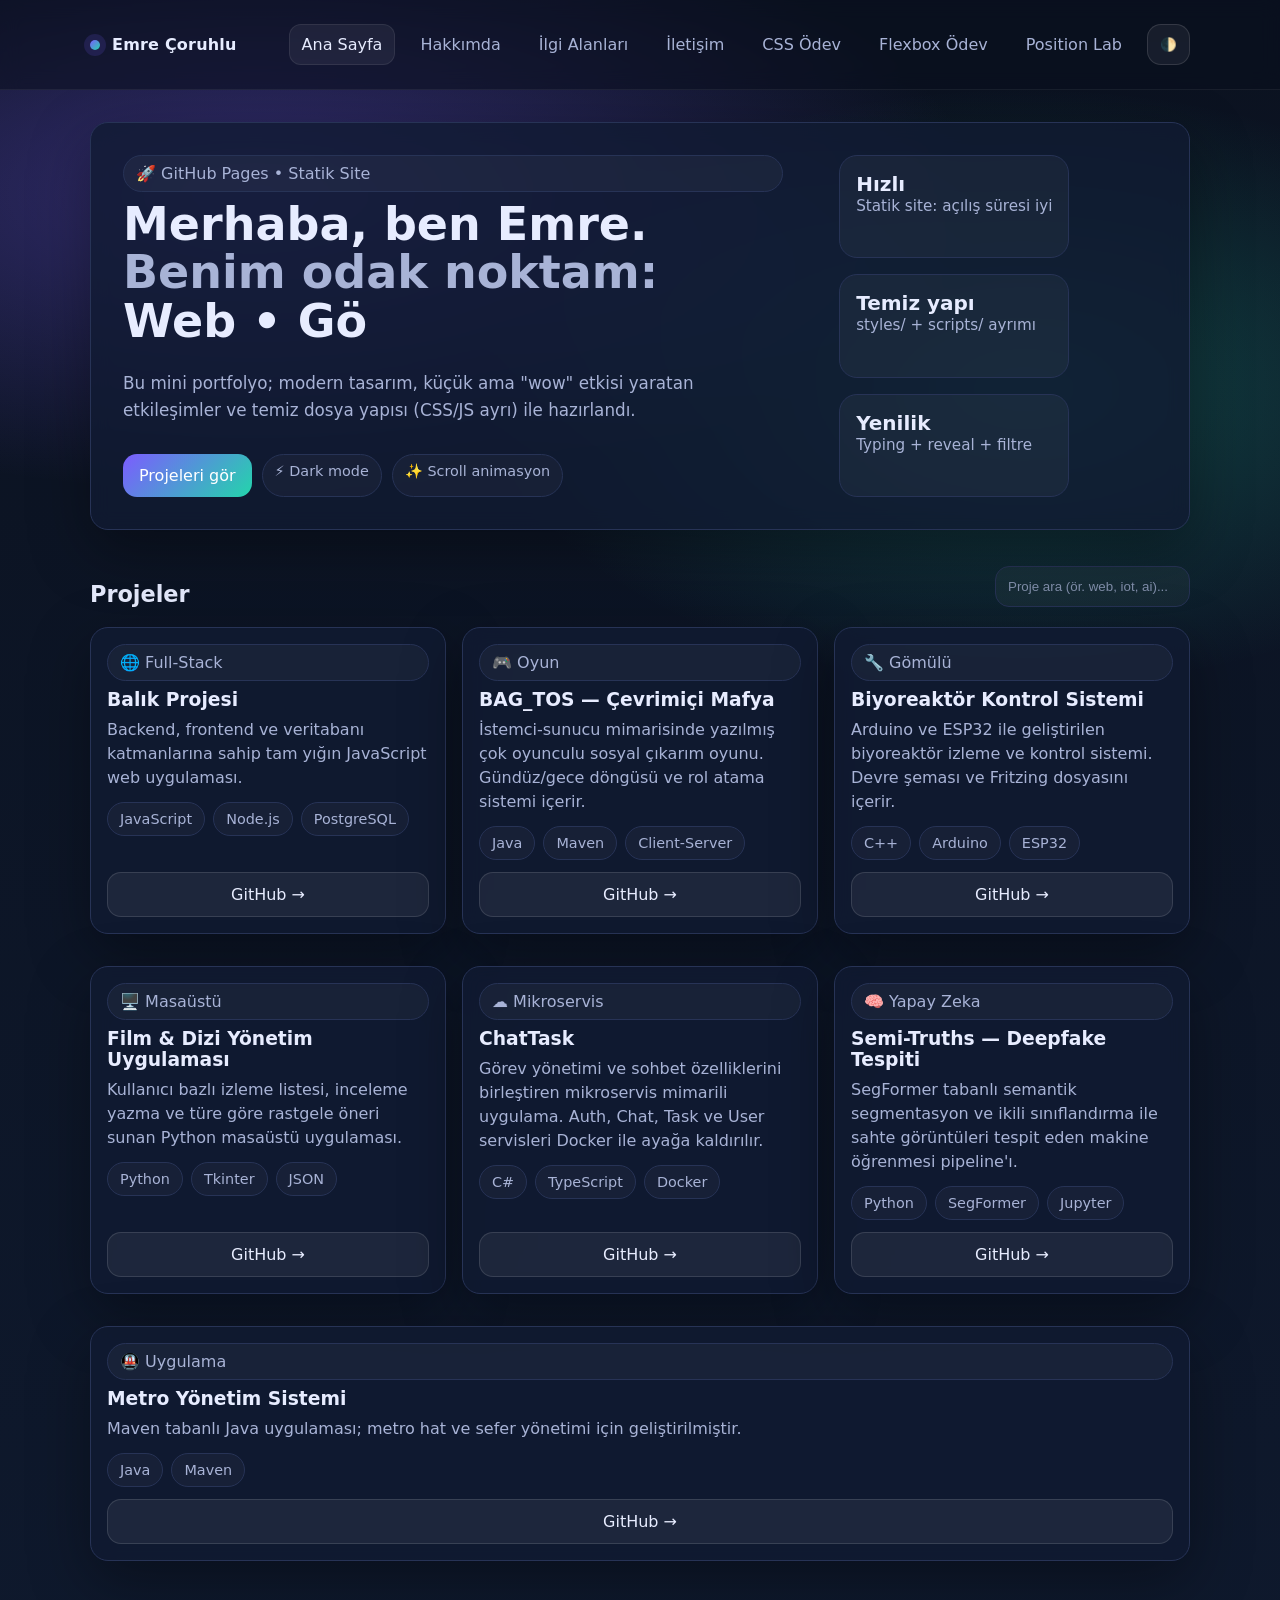
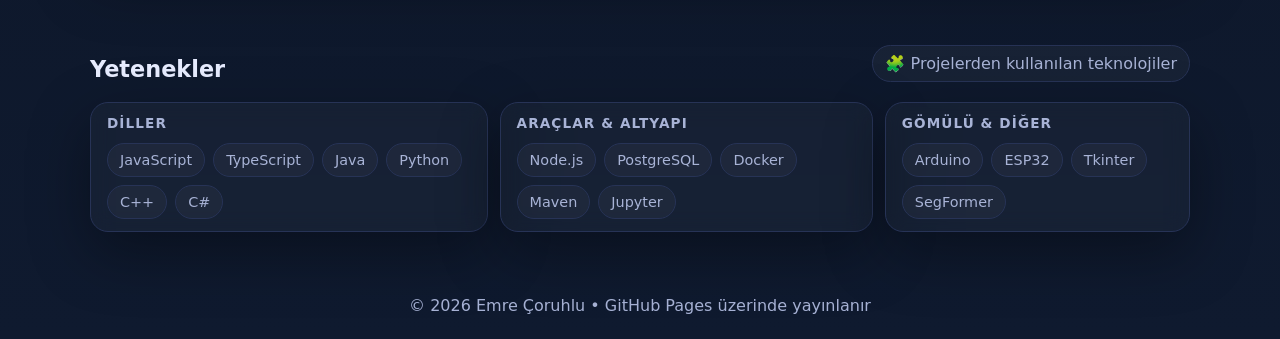
==== commit b3529851: "Add lab-position.html and mobile-responsive navbar - Add lab-position.html (Hafta 5: CSS position la" ====
--- a/index.html
+++ b/index.html
@@ -18,8 +18,15 @@
         <span>Emre Çoruhlu</span>
       </a>
 
+      <button class="btn icon" id="navToggle" type="button" aria-expanded="false" title="Menü">☰</button>
       <div class="navlinks">
-        <a href="index.html">Ana Sayfa</a>
+        <a href="index.html" class="active">Ana Sayfa</a>
+        <a href="about.html">Hakkımda</a>
+        <a href="interests.html">İlgi Alanları</a>
+        <a href="contact.html">İletişim</a>
+        <a href="css-odev.html">CSS Ödev</a>
+        <a href="flexbox-odev.html">Flexbox Ödev</a>
+        <a href="lab-position.html">Position Lab</a>
         <button class="btn icon" id="themeBtn" type="button" title="Tema değiştir">🌓</button>
       </div>
     </div>
@@ -77,64 +84,74 @@
     </div>
 
     <div class="projects">
-      <article class="card projectCard reveal" data-project="web react node postgresql postgis">
-        <span class="pill">🗺️ Full-Stack</span>
-        <h3>GIS Tabanlı Web Uygulaması</h3>
-        <p>Harita görselleştirme, kiralama modülleri ve modern frontend mimarisi.</p>
-        <div class="tags">
-          <span class="badge">React</span><span class="badge">Node</span><span class="badge">PostgreSQL</span>
-        </div>
-        <button class="btn">Buton</button>
-      </article>
-
-      <article class="card projectCard reveal" data-project="iot esp32 raspberry pi flask">
-        <span class="pill">📡 IoT</span>
-        <h3>ESP32 + Sunucu Veri Akışı</h3>
-        <p>Sensör verisini sunucuya gönderme, panelde gösterme, yenileme.</p>
-        <div class="tags">
-          <span class="badge">ESP32</span><span class="badge">Flask</span><span class="badge">MariaDB</span>
-        </div>
-        <button class="btn">Buton</button>
-      </article>
-
-      <article class="card projectCard reveal" data-project="ai cv tensorflow pytorch">
-        <span class="pill">🧠 AI</span>
-        <h3>Görüntü İşleme Pipeline</h3>
-        <p>Çok aşamalı sınıflandırma + maske tespiti yaklaşımı.</p>
-        <div class="tags">
-          <span class="badge">CV</span><span class="badge">PyTorch</span><span class="badge">Metrics</span>
-        </div>
-        <button class="btn">Buton</button>
-      </article>
-
-      <article class="card projectCard reveal" data-project="web html css javascript">
-        <span class="pill">🌐 Frontend</span>
-        <h3>Portfolyo Sitesi</h3>
-        <p>Modern tasarım, dark mode ve scroll animasyonlu kişisel site.</p>
-        <div class="tags">
-          <span class="badge">HTML</span><span class="badge">CSS</span><span class="badge">JS</span>
-        </div>
-        <button class="btn">Buton</button>
-      </article>
-
-      <article class="card projectCard reveal" data-project="iot embedded c arduino">
+      <article class="card projectCard reveal" data-project="web javascript node postgresql full-stack">
+        <span class="pill">🌐 Full-Stack</span>
+        <h3>Balık Projesi</h3>
+        <p>Backend, frontend ve veritabanı katmanlarına sahip tam yığın JavaScript web uygulaması.</p>
+        <div class="tags">
+          <span class="badge">JavaScript</span><span class="badge">Node.js</span><span class="badge">PostgreSQL</span>
+        </div>
+        <a class="btn" href="https://github.com/emrecoruhlu0/balik_proje" target="_blank" rel="noopener">GitHub →</a>
+      </article>
+
+      <article class="card projectCard reveal" data-project="java oyun multiplayer sunucu network">
+        <span class="pill">🎮 Oyun</span>
+        <h3>BAG_TOS — Çevrimiçi Mafya</h3>
+        <p>İstemci-sunucu mimarisinde yazılmış çok oyunculu sosyal çıkarım oyunu. Gündüz/gece döngüsü ve rol atama sistemi içerir.</p>
+        <div class="tags">
+          <span class="badge">Java</span><span class="badge">Maven</span><span class="badge">Client-Server</span>
+        </div>
+        <a class="btn" href="https://github.com/emrecoruhlu0/BAG_TOS" target="_blank" rel="noopener">GitHub →</a>
+      </article>
+
+      <article class="card projectCard reveal" data-project="embedded gomulu arduino esp32 cpp">
         <span class="pill">🔧 Gömülü</span>
-        <h3>Arduino Sensör Projesi</h3>
-        <p>Sıcaklık ve nem verilerini toplayan gömülü sistem uygulaması.</p>
-        <div class="tags">
-          <span class="badge">Arduino</span><span class="badge">C</span><span class="badge">Sensör</span>
-        </div>
-        <button class="btn">Buton</button>
-      </article>
-
-      <article class="card projectCard reveal" data-project="ai python ml data">
-        <span class="pill">📊 Veri</span>
-        <h3>Veri Analiz Aracı</h3>
-        <p>Python ile veri temizleme, görselleştirme ve raporlama pipeline.</p>
-        <div class="tags">
-          <span class="badge">Python</span><span class="badge">Pandas</span><span class="badge">Matplotlib</span>
-        </div>
-        <button class="btn">Buton</button>
+        <h3>Biyoreaktör Kontrol Sistemi</h3>
+        <p>Arduino ve ESP32 ile geliştirilen biyoreaktör izleme ve kontrol sistemi. Devre şeması ve Fritzing dosyasını içerir.</p>
+        <div class="tags">
+          <span class="badge">C++</span><span class="badge">Arduino</span><span class="badge">ESP32</span>
+        </div>
+        <a class="btn" href="https://github.com/emrecoruhlu0/biyoreaktor" target="_blank" rel="noopener">GitHub →</a>
+      </article>
+
+      <article class="card projectCard reveal" data-project="python masaustu gui film dizi watchlist">
+        <span class="pill">🖥️ Masaüstü</span>
+        <h3>Film & Dizi Yönetim Uygulaması</h3>
+        <p>Kullanıcı bazlı izleme listesi, inceleme yazma ve türe göre rastgele öneri sunan Python masaüstü uygulaması.</p>
+        <div class="tags">
+          <span class="badge">Python</span><span class="badge">Tkinter</span><span class="badge">JSON</span>
+        </div>
+        <a class="btn" href="https://github.com/emrecoruhlu0/python_projesi" target="_blank" rel="noopener">GitHub →</a>
+      </article>
+
+      <article class="card projectCard reveal" data-project="mikroservis chat gorev csharp docker typescript">
+        <span class="pill">☁️ Mikroservis</span>
+        <h3>ChatTask</h3>
+        <p>Görev yönetimi ve sohbet özelliklerini birleştiren mikroservis mimarili uygulama. Auth, Chat, Task ve User servisleri Docker ile ayağa kaldırılır.</p>
+        <div class="tags">
+          <span class="badge">C#</span><span class="badge">TypeScript</span><span class="badge">Docker</span>
+        </div>
+        <a class="btn" href="https://github.com/emrecoruhlu0/ChatTask" target="_blank" rel="noopener">GitHub →</a>
+      </article>
+
+      <article class="card projectCard reveal" data-project="ai ml deepfake segmentation pytorch python">
+        <span class="pill">🧠 Yapay Zeka</span>
+        <h3>Semi-Truths — Deepfake Tespiti</h3>
+        <p>SegFormer tabanlı semantik segmentasyon ve ikili sınıflandırma ile sahte görüntüleri tespit eden makine öğrenmesi pipeline'ı.</p>
+        <div class="tags">
+          <span class="badge">Python</span><span class="badge">SegFormer</span><span class="badge">Jupyter</span>
+        </div>
+        <a class="btn" href="https://github.com/emrecoruhlu0/semi-truths" target="_blank" rel="noopener">GitHub →</a>
+      </article>
+
+      <article class="card projectCard reveal" data-project="java metro yonetim maven">
+        <span class="pill">🚇 Uygulama</span>
+        <h3>Metro Yönetim Sistemi</h3>
+        <p>Maven tabanlı Java uygulaması; metro hat ve sefer yönetimi için geliştirilmiştir.</p>
+        <div class="tags">
+          <span class="badge">Java</span><span class="badge">Maven</span>
+        </div>
+        <a class="btn" href="https://github.com/emrecoruhlu0/metroekrem" target="_blank" rel="noopener">GitHub →</a>
       </article>
     </div>
   </section>
@@ -144,25 +161,40 @@
     <div class="sectionHeader">
       <h2>Yetenekler</h2>
       <div class="tools">
-        <span class="pill">🧩 Görünür olunca barlar dolar</span>
+        <span class="pill">🧩 Projelerden kullanılan teknolojiler</span>
       </div>
     </div>
 
     <div class="skillRow">
-      <div class="card skill skill-grow-1 reveal" style="padding:16px;">
-        <div class="skillTop"><strong>HTML/CSS</strong><span class="muted">85%</span></div>
-        <div class="bar" data-bar="85"><div></div></div>
-        <button class="btn">Buton</button>
-      </div>
-      <div class="card skill skill-grow-2 reveal" style="padding:16px;">
-        <div class="skillTop"><strong>JavaScript</strong><span class="muted">75%</span></div>
-        <div class="bar" data-bar="75"><div></div></div>
-        <button class="btn">Buton</button>
-      </div>
-      <div class="card skill skill-grow-1 reveal" style="padding:16px;">
-        <div class="skillTop"><strong>Python</strong><span class="muted">80%</span></div>
-        <div class="bar" data-bar="80"><div></div></div>
-        <button class="btn">Buton</button>
+      <div class="card skill skill-grow-1 reveal">
+        <strong class="techGroupLabel">Diller</strong>
+        <div class="techTags">
+          <span class="badge">JavaScript</span>
+          <span class="badge">TypeScript</span>
+          <span class="badge">Java</span>
+          <span class="badge">Python</span>
+          <span class="badge">C++</span>
+          <span class="badge">C#</span>
+        </div>
+      </div>
+      <div class="card skill skill-grow-2 reveal">
+        <strong class="techGroupLabel">Araçlar & Altyapı</strong>
+        <div class="techTags">
+          <span class="badge">Node.js</span>
+          <span class="badge">PostgreSQL</span>
+          <span class="badge">Docker</span>
+          <span class="badge">Maven</span>
+          <span class="badge">Jupyter</span>
+        </div>
+      </div>
+      <div class="card skill skill-grow-1 reveal">
+        <strong class="techGroupLabel">Gömülü & Diğer</strong>
+        <div class="techTags">
+          <span class="badge">Arduino</span>
+          <span class="badge">ESP32</span>
+          <span class="badge">Tkinter</span>
+          <span class="badge">SegFormer</span>
+        </div>
       </div>
     </div>
   </section>
--- a/styles/style.css
+++ b/styles/style.css
@@ -9,6 +9,12 @@
   --accent2:#23d5ab;
   --shadow: 0 20px 60px rgba(0,0,0,.35);
   --radius: 18px;
+  --space-xxs: 4px;
+  --space-xs: 8px;
+  --space-sm: 12px;
+  --space-md: 16px;
+  --space-lg: 24px;
+  --space-xl: 32px;
 }
 
 :root[data-theme="light"]{
@@ -42,9 +48,13 @@
   min-height:100vh;
 }
 
+header{
+  margin-bottom: var(--space-lg);
+}
+
 /* ===== Flexbox Lab: Wrapper 100vh, flex column ===== */
 .wrapper{
-  height:100vh;
+  min-height:100vh;
   display:flex;
   flex-direction:column;
 }
@@ -70,13 +80,15 @@
   border-radius: var(--radius);
   box-shadow: var(--shadow);
   backdrop-filter: blur(10px);
+  padding: 18px;
+  margin: 8px 0;
 }
 
 .pill{
   display:inline-flex;
-  gap:8px;
-  align-items:center;
-  padding:8px 12px;
+  gap:var(--space-xs);
+  align-items:center;
+  padding:var(--space-xs) var(--space-sm);
   border:1px solid var(--line);
   border-radius:999px;
   color:var(--muted);
@@ -85,7 +97,7 @@
 
 .badge{
   display:inline-block;
-  padding:6px 10px;
+  padding:var(--space-xs) var(--space-sm);
   border-radius:999px;
   border:1px solid var(--line);
   color:var(--muted);
@@ -104,7 +116,7 @@
 }
 
 header{
-  height:10vh;
+  min-height:10vh;
   display:flex;
   align-items:center;
   z-index:50;
@@ -129,7 +141,7 @@
 .brand{
   display:flex;
   align-items:center;
-  gap:10px;
+  gap:var(--space-sm);
   font-weight:800;
   letter-spacing:.2px;
 }
@@ -144,14 +156,16 @@
 
 .navlinks{
   display:flex;
-  gap:14px;
+  gap: var(--space-sm);
   align-items:center;
 }
 
 .navlinks a{
+  padding: var(--space-xs) var(--space-sm);
   padding:10px 12px;
   border-radius:12px;
   color:var(--muted);
+  border:1px solid transparent;
 }
 
 .navlinks a.active,
@@ -165,8 +179,8 @@
   display:inline-flex;
   align-items:center;
   justify-content:center;
-  gap:10px;
-  padding:10px 14px;
+  gap:var(--space-sm);
+  padding:var(--space-sm) var(--space-md);
   border-radius:14px;
   border:1px solid rgba(255,255,255,.12);
   background: rgba(255,255,255,.06);
@@ -177,7 +191,6 @@
 }
 
 .btn:hover{
-  transform: translateY(-1px);
   background: rgba(255,255,255,.09);
 }
 
@@ -192,7 +205,7 @@
 }
 
 .btn.icon{
-  padding:10px 12px;
+  padding:var(--space-sm);
 }
 
 /* ===== 2) Hero - flex row, space-between, stretch ===== */
@@ -201,13 +214,13 @@
 }
 
 .heroInner{
-  padding:28px;
+  padding: var(--space-xl);
   height:100%;
   display:flex;
   flex-direction:row;
   justify-content:space-between;
   align-items:stretch;
-  gap:18px;
+  gap:var(--space-xl);
 }
 
 .hero-text{
@@ -215,6 +228,7 @@
   display:flex;
   flex-direction:column;
   justify-content:center;
+  padding-right: var(--space-lg);
 }
 
 .hero-image{
@@ -224,7 +238,7 @@
 }
 
 h1{
-  margin:10px 0 10px;
+  margin:var(--space-xs) 0;
   font-size: clamp(30px, 4vw, 46px);
   line-height:1.05;
 }
@@ -240,11 +254,11 @@
 
 .kpis{
   display:grid;
-  gap:12px;
+  gap:var(--space-md);
 }
 
 .kpi{
-  padding:16px;
+  padding:var(--space-md);
   border-radius: var(--radius);
   border:1px solid var(--line);
   background: rgba(255,255,255,.04);
@@ -260,15 +274,16 @@
 }
 
 .section{
-  padding:18px 0 26px;
+  padding:var(--space-md) 0 var(--space-lg);
+  margin-bottom: var(--space-lg);
 }
 
 .sectionHeader{
   display:flex;
   align-items:flex-end;
   justify-content:space-between;
-  gap:14px;
-  margin:18px 0 12px;
+  gap:var(--space-md);
+  margin:var(--space-md) 0 var(--space-sm);
 }
 
 .sectionHeader h2{
@@ -278,7 +293,7 @@
 
 .sectionHeader .tools{
   display:flex;
-  gap:10px;
+  gap:var(--space-sm);
   flex-wrap:wrap;
 }
 
@@ -286,38 +301,43 @@
 .projects{
   display:flex;
   flex-wrap:wrap;
-  gap:16px;
+  gap:var(--space-md);
+  margin-bottom:var(--space-md);
 }
 
 .projectCard{
-  flex:1 1 calc(33.333% - 16px);
+  flex:1 1 calc(33.333% - var(--space-md));
   min-width:250px;
-  padding:16px;
+  padding:var(--space-md);
   display:flex;
   flex-direction:column;
 }
 
 .projectCard h3{
-  margin:6px 0 8px;
+  margin:var(--space-xs) 0;
 }
 
 .projectCard p{
-  margin:0 0 12px;
+  margin:0 0 var(--space-sm);
   color:var(--muted);
   line-height:1.5;
 }
 
 .projectCard .tags{
   display:flex;
-  gap:8px;
+  gap:var(--space-xs);
   flex-wrap:wrap;
-  margin-bottom:auto;
+  margin-bottom: var(--space-sm);
+}
+
+.projectCard > .btn{
+  margin-top: auto;
 }
 
 /* ===== 4) Flex Grow - 20vh | flex-grow: 1-2-1, align-items: stretch ===== */
 .skillRow{
   display:flex;
-  gap:10px;
+  gap:var(--space-sm);
   align-items:stretch;
 }
 
@@ -330,7 +350,7 @@
 }
 
 .skill{
-  padding:14px 16px;
+  padding:var(--space-sm) var(--space-md);
   border:1px solid var(--line);
   border-radius: var(--radius);
   background: rgba(255,255,255,.03);
@@ -342,11 +362,11 @@
   display:flex;
   align-items:center;
   justify-content:space-between;
-  gap:10px;
+  gap:var(--space-sm);
 }
 
 .bar{
-  margin-top:10px;
+  margin-top:var(--space-sm);
   height:10px;
   border-radius:999px;
   background: rgba(255,255,255,.08);
@@ -366,18 +386,33 @@
   margin-top:auto;
 }
 
+.techGroupLabel{
+  display:block;
+  margin-bottom: var(--space-sm);
+  font-size:.85rem;
+  text-transform:uppercase;
+  letter-spacing:.08em;
+  color:var(--muted);
+}
+
+.techTags{
+  display:flex;
+  flex-wrap:wrap;
+  gap:var(--space-xs);
+}
+
 /* Bölüm yükseklikleri (auto) */
 .section-kartlar{
-  padding:10px 0;
+  padding:var(--space-sm) 0;
 }
 
 .section-grow{
-  padding:8px 0;
+  padding:var(--space-xs) 0;
 }
 
 /* ===== 5) Footer | justify-content: center, align-items: center ===== */
 .footer{
-  padding:20px 0;
+  padding:var(--space-lg) 0;
   display:flex;
   justify-content:center;
   align-items:center;
@@ -398,11 +433,11 @@
 #toast{
   position: fixed;
   left: 50%;
-  bottom: 18px;
-  transform: translateX(-50%) translateY(20px);
+  bottom: var(--space-md);
+  transform: translateX(-50%) translateY(var(--space-md));
   opacity:0;
   pointer-events:none;
-  padding:10px 12px;
+  padding:var(--space-xs) var(--space-sm);
   border-radius: 14px;
   border:1px solid var(--line);
   background: rgba(15,23,42,.75);
@@ -423,8 +458,8 @@
 
 #toTop{
   position: fixed;
-  right: 16px;
-  bottom: 16px;
+  right: var(--space-md);
+  bottom: var(--space-md);
   width: 46px;
   height: 46px;
   border-radius: 16px;
@@ -437,7 +472,7 @@
   cursor:pointer;
   box-shadow: var(--shadow);
   opacity:0;
-  transform: translateY(10px);
+  transform: translateY(var(--space-sm));
   transition: opacity .2s ease, transform .2s ease;
   z-index:9998;
 }
@@ -450,7 +485,7 @@
 input,
 textarea{
   width:100%;
-  padding:12px 12px;
+  padding:var(--space-sm);
   border-radius: 14px;
   border:1px solid var(--line);
   background: rgba(255,255,255,.04);
@@ -465,12 +500,12 @@
 
 .formGrid{
   display:grid;
-  gap:12px;
+  gap:var(--space-md);
 }
 
 .formActions{
   display:flex;
-  gap:10px;
+  gap:var(--space-sm);
   flex-wrap:wrap;
   align-items:center;
 }
@@ -483,8 +518,8 @@
 
 .contact-container {
   width: 80%;
-  margin: 30px auto;
-  padding: 30px;
+  margin: var(--space-xl) auto;
+  padding: var(--space-xl);
   border: 2px solid var(--line);
   border-radius: var(--radius);
   background: var(--card);
@@ -494,13 +529,13 @@
 
 .contact-container h2 {
   margin-top: 0;
-  margin-bottom: 20px;
+  margin-bottom: var(--space-lg);
   color: var(--text);
 }
 
 .contact-container label {
   display: block;
-  margin-bottom: 6px;
+  margin-bottom: var(--space-xs);
   font-weight: 600;
   color: var(--text);
 }
@@ -509,8 +544,8 @@
 .contact-container select,
 .contact-container textarea {
   width: 100%;
-  padding: 12px;
-  margin-bottom: 16px;
+  padding: var(--space-sm);
+  margin-bottom: var(--space-md);
   border: 1px solid var(--line);
   border-radius: 10px;
   background: rgba(255,255,255,.04);
@@ -556,17 +591,17 @@
 /* Radio & Checkbox grupları */
 .radio-group,
 .checkbox-group {
-  margin-bottom: 16px;
+  margin-bottom: var(--space-md);
 }
 
 .radio-group label,
 .checkbox-group label {
   display: inline-flex;
   align-items: center;
-  gap: 6px;
+  gap: var(--space-xs);
   font-weight: 400;
-  margin-right: 16px;
-  margin-bottom: 8px;
+  margin-right: var(--space-md);
+  margin-bottom: var(--space-xs);
   cursor: pointer;
 }
 
@@ -580,22 +615,22 @@
 
 /* File input */
 .contact-container input[type="file"] {
-  padding: 10px;
+  padding: var(--space-sm);
   cursor: pointer;
 }
 
 /* Butonlar */
 .form-buttons {
   display: flex;
-  gap: 12px;
-  margin-top: 8px;
+  gap: var(--space-sm);
+  margin-top: var(--space-xs);
 }
 
 .contact-container button[type="submit"] {
   background-color: var(--accent);
   color: #fff;
   border: none;
-  padding: 14px 32px;
+  padding: var(--space-md) var(--space-lg);
   border-radius: 12px;
   font-size: 1rem;
   font-weight: 700;
@@ -612,7 +647,7 @@
   background: rgba(255,255,255,.06);
   color: var(--text);
   border: 1px solid var(--line);
-  padding: 14px 32px;
+  padding: var(--space-md) var(--space-lg);
   border-radius: 12px;
   font-size: 1rem;
   font-weight: 700;
@@ -629,7 +664,7 @@
 
 .odev-nav{
   width:80%;
-  margin:20px auto 0;
+  margin:var(--space-lg) auto 0;
 }
 
 .odev-nav ul{
@@ -649,7 +684,7 @@
   display:inline-block;
   color:#ffffff;
   text-decoration:none;
-  padding:12px 18px;
+  padding:var(--space-sm) var(--space-md);
   transition: background .25s ease;
   font-size:16px;
 }
@@ -661,8 +696,8 @@
 .odev-header,
 .odev-footer{
   width:80%;
-  margin:20px auto;
-  padding:20px;
+  margin:var(--space-lg) auto;
+  padding:var(--space-lg);
   text-align:center;
   background: rgba(17,27,51,0.90);
   color:#e7ecff;
@@ -672,16 +707,16 @@
 
 .odev-main{
   width:80%;
-  margin:20px auto;
-  display:flex;
-  gap:20px;
+  margin:var(--space-lg) auto;
+  display:flex;
+  gap:var(--space-lg);
   align-items:flex-start;
   border:2px solid red;
 }
 
 .odev-content,
 .odev-sidebar{
-  padding:18px;
+  padding:var(--space-md);
   border-radius:12px;
   border:1px solid #273356;
   box-sizing:border-box;
@@ -726,9 +761,16 @@
 
 /* responsive */
 
+/* ── Hamburger butonu — varsayılan gizli ── */
+#navToggle{
+  display:none;
+  font-size:1.3rem;
+  padding: var(--space-xs) var(--space-sm);
+}
+
 @media (max-width: 980px){
   .projectCard{
-    flex:1 1 calc(50% - 16px);
+    flex:1 1 calc(50% - var(--space-md));
   }
 
   .odev-main{
@@ -740,10 +782,47 @@
   .heroInner{
     flex-direction:column;
   }
-
+}
+
+@media (max-width: 700px){
+  /* Brand + hamburger aynı satırda, navlinks altında */
+  #navToggle{
+    display:inline-flex;
+    margin-left:auto; /* sağa it */
+  }
+
+  .nav{
+    flex-wrap:wrap;
+    row-gap:0;
+    column-gap: var(--space-xs);
+    align-items:center;
+  }
+
+  /* navlinks varsayılan gizli, tam genişlik */
   .navlinks{
-    flex-wrap:wrap;
-    justify-content:flex-end;
+    display:none;
+    width:100%;
+    flex-direction:column;
+    align-items:stretch;
+    gap: var(--space-xxs);
+    padding: var(--space-xs) 0 var(--space-sm);
+    border-top:1px solid rgba(255,255,255,.06);
+    margin-top: var(--space-xs);
+  }
+
+  .navlinks.open{
+    display:flex;
+  }
+
+  .navlinks a{
+    padding: var(--space-sm) var(--space-md);
+    border-radius:10px;
+    width:100%;
+  }
+
+  .navlinks .btn.icon{
+    align-self:flex-start;
+    margin-top: var(--space-xs);
   }
 }
 
@@ -755,4 +834,16 @@
   .skillRow{
     flex-direction:column;
   }
-}
+
+  .contact-container{
+    width:94%;
+    padding: var(--space-md);
+  }
+
+  .odev-nav,
+  .odev-header,
+  .odev-footer,
+  .odev-main{
+    width:94%;
+  }
+}
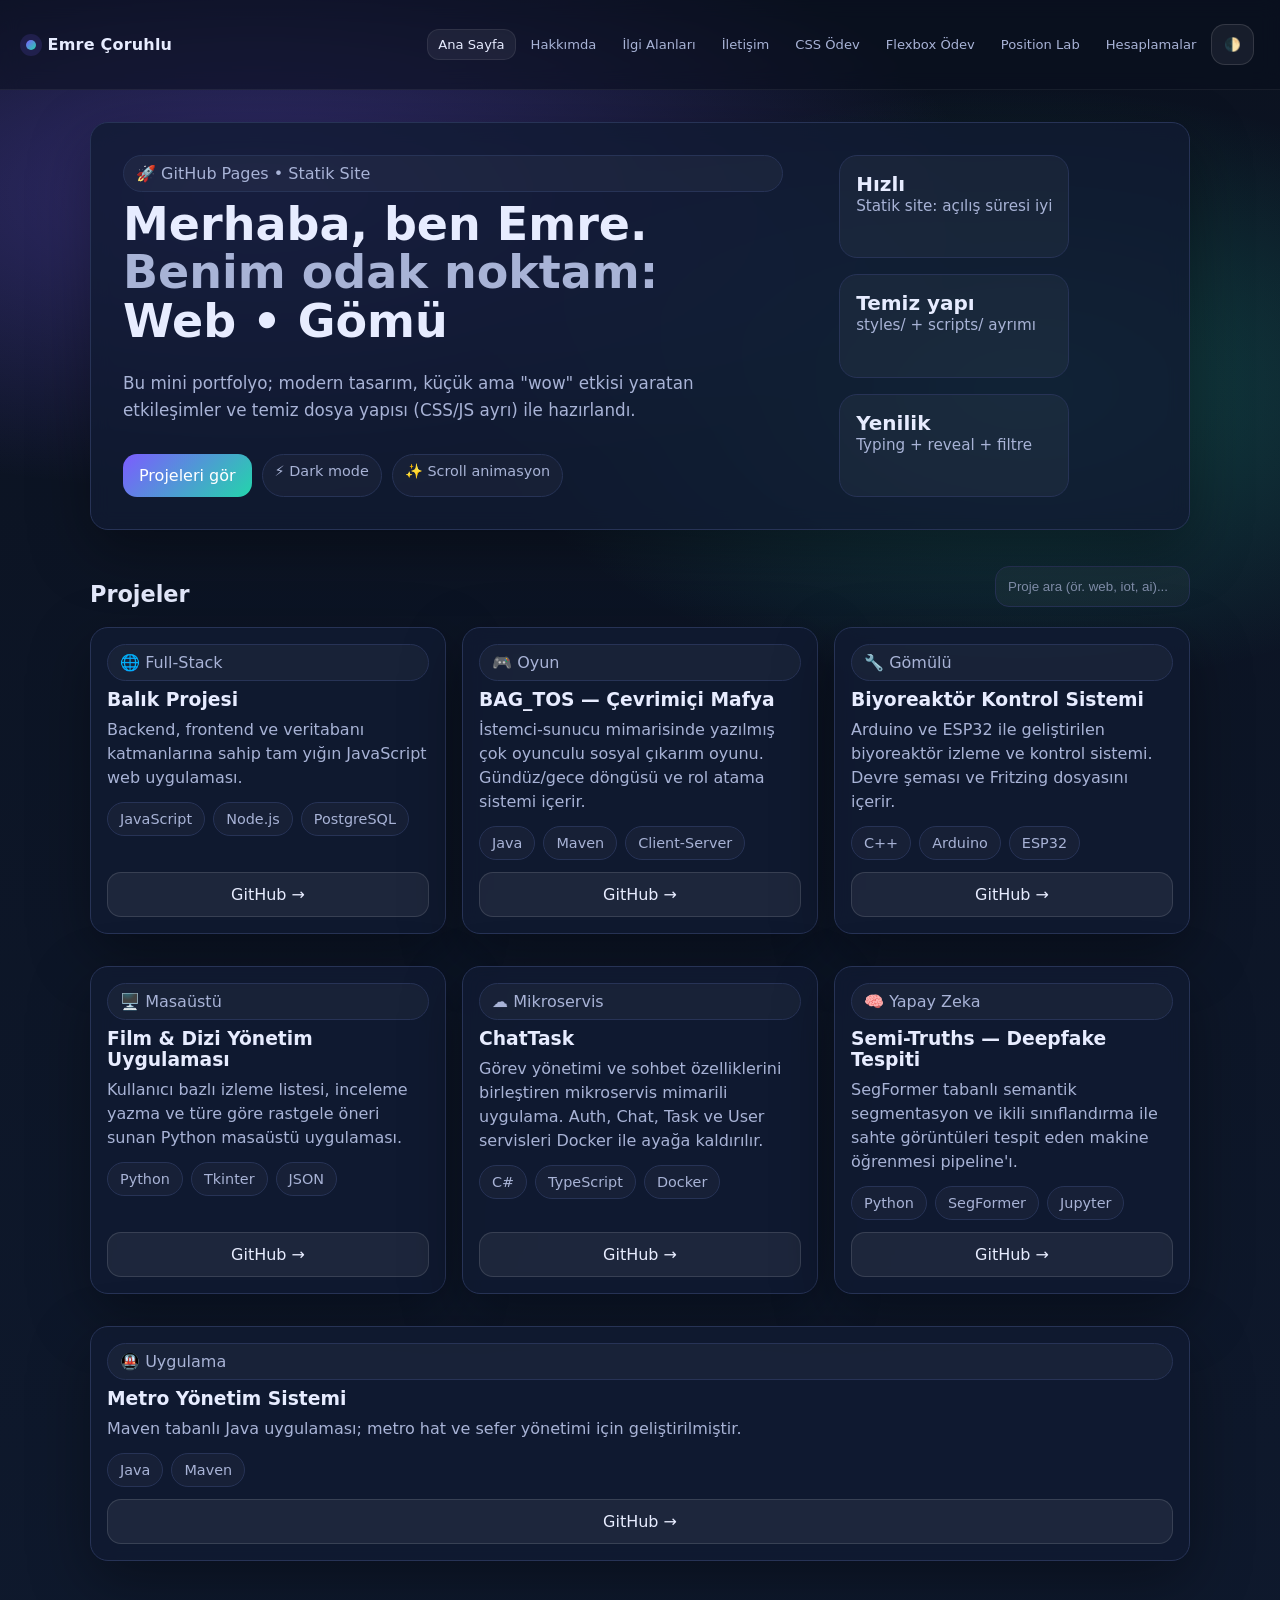
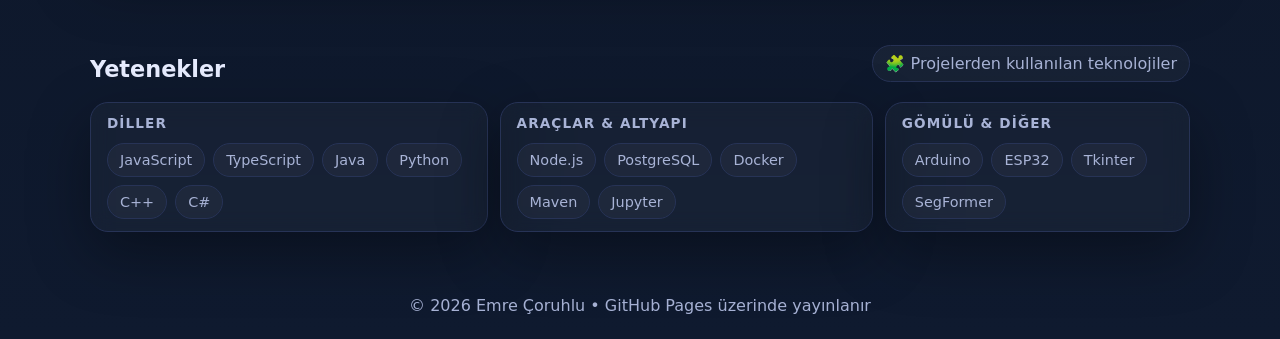
==== commit e664c439: "Add hesaplamalar page and update navbar across all pages - Add hesaplamalar.html (not hesaplama + bi" ====
--- a/index.html
+++ b/index.html
@@ -27,6 +27,7 @@
         <a href="css-odev.html">CSS Ödev</a>
         <a href="flexbox-odev.html">Flexbox Ödev</a>
         <a href="lab-position.html">Position Lab</a>
+        <a href="hesaplamalar.html">Hesaplamalar</a>
         <button class="btn icon" id="themeBtn" type="button" title="Tema değiştir">🌓</button>
       </div>
     </div>
--- a/styles/style.css
+++ b/styles/style.css
@@ -131,7 +131,7 @@
 }
 
 .nav{
-  width:min(1100px, 92%);
+  width:min(1400px, 96%);
   margin:0 auto;
   display:flex;
   align-items:center;
@@ -156,16 +156,18 @@
 
 .navlinks{
   display:flex;
-  gap: var(--space-sm);
-  align-items:center;
+  gap: 4px;
+  align-items:center;
+  flex-wrap: nowrap;
 }
 
 .navlinks a{
-  padding: var(--space-xs) var(--space-sm);
-  padding:10px 12px;
+  padding: 7px 10px;
   border-radius:12px;
   color:var(--muted);
   border:1px solid transparent;
+  font-size: 0.82rem;
+  white-space: nowrap;
 }
 
 .navlinks a.active,
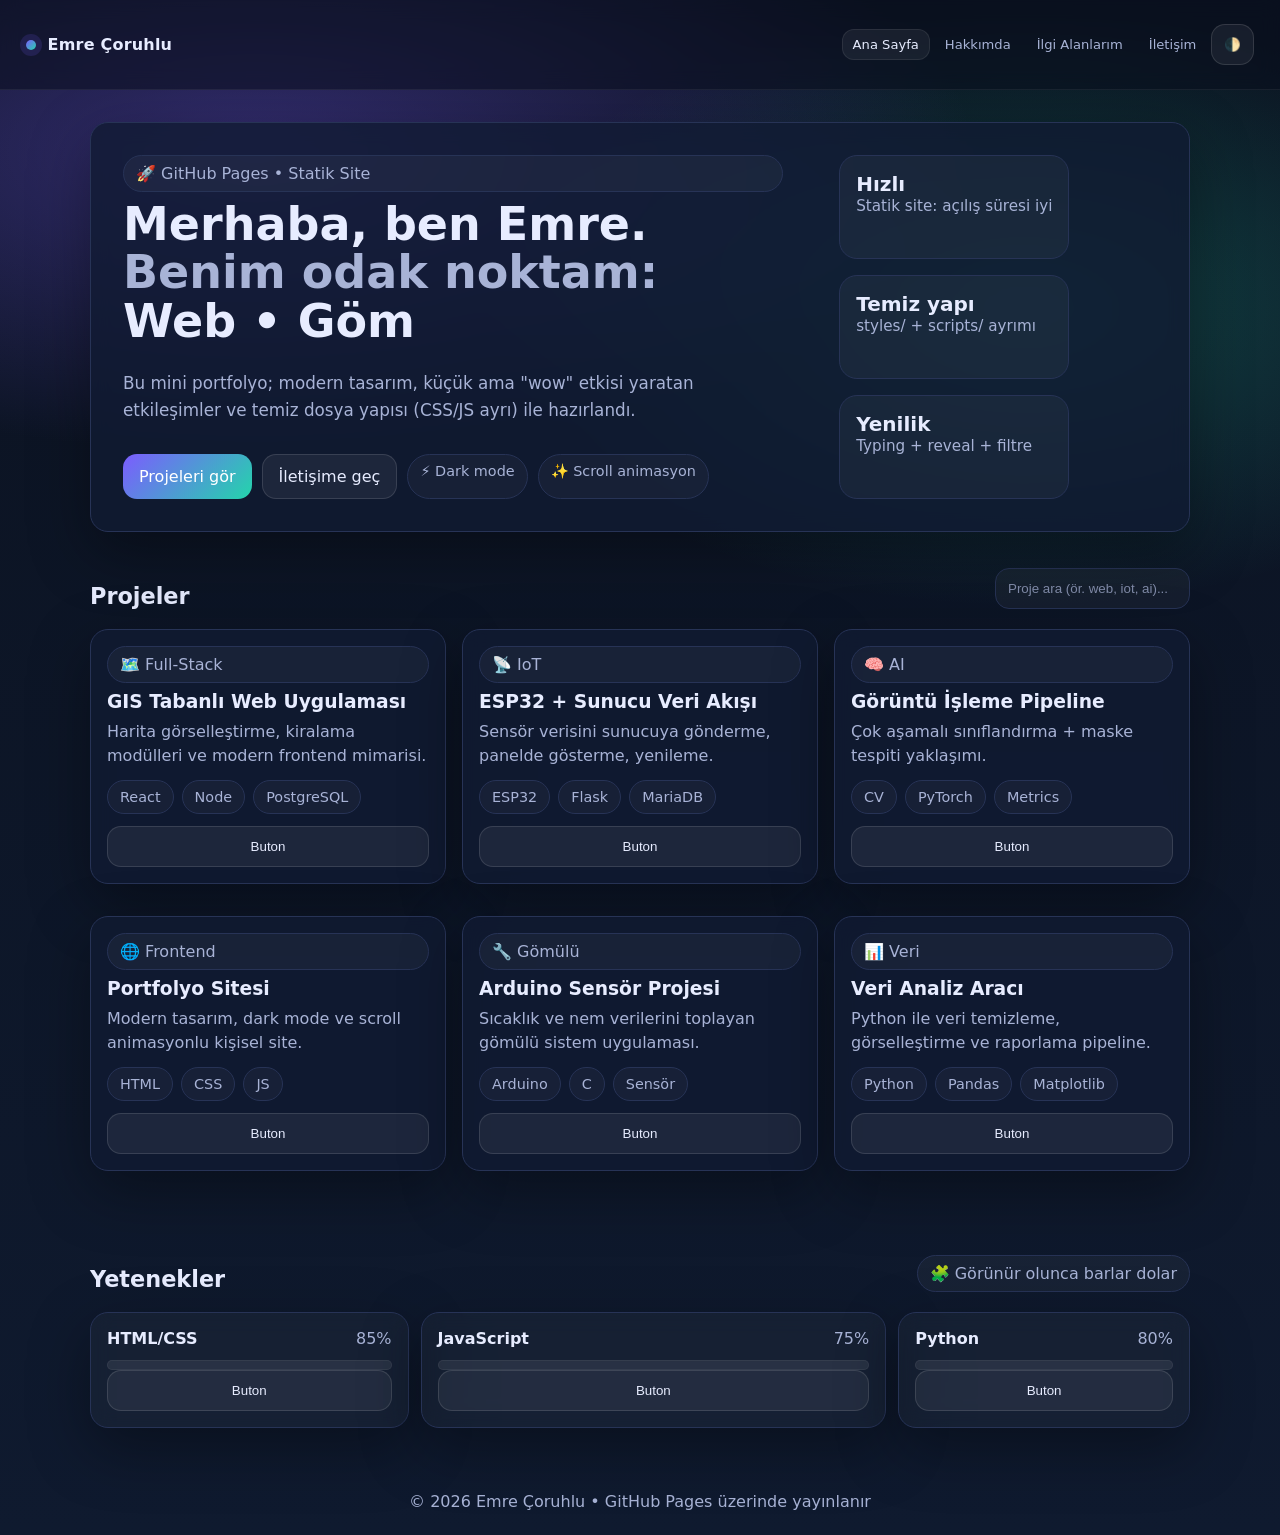
==== commit 22270162: "Add navigation links for About, Interests, and Contact pages" ====
--- a/index.html
+++ b/index.html
@@ -18,16 +18,11 @@
         <span>Emre Çoruhlu</span>
       </a>
 
-      <button class="btn icon" id="navToggle" type="button" aria-expanded="false" title="Menü">☰</button>
       <div class="navlinks">
-        <a href="index.html" class="active">Ana Sayfa</a>
+        <a href="index.html">Ana Sayfa</a>
         <a href="about.html">Hakkımda</a>
-        <a href="interests.html">İlgi Alanları</a>
+        <a href="interests.html">İlgi Alanlarım</a>
         <a href="contact.html">İletişim</a>
-        <a href="css-odev.html">CSS Ödev</a>
-        <a href="flexbox-odev.html">Flexbox Ödev</a>
-        <a href="lab-position.html">Position Lab</a>
-        <a href="hesaplamalar.html">Hesaplamalar</a>
         <button class="btn icon" id="themeBtn" type="button" title="Tema değiştir">🌓</button>
       </div>
     </div>
@@ -51,6 +46,7 @@
 
         <div style="display:flex; gap:10px; flex-wrap:wrap; margin-top:14px;">
           <a class="btn primary" href="#projeler">Projeleri gör</a>
+          <a class="btn" href="contact.html">İletişime geç</a>
           <span class="badge">⚡ Dark mode</span>
           <span class="badge">✨ Scroll animasyon</span>
         </div>
@@ -85,74 +81,64 @@
     </div>
 
     <div class="projects">
-      <article class="card projectCard reveal" data-project="web javascript node postgresql full-stack">
-        <span class="pill">🌐 Full-Stack</span>
-        <h3>Balık Projesi</h3>
-        <p>Backend, frontend ve veritabanı katmanlarına sahip tam yığın JavaScript web uygulaması.</p>
+      <article class="card projectCard reveal" data-project="web react node postgresql postgis">
+        <span class="pill">🗺️ Full-Stack</span>
+        <h3>GIS Tabanlı Web Uygulaması</h3>
+        <p>Harita görselleştirme, kiralama modülleri ve modern frontend mimarisi.</p>
         <div class="tags">
-          <span class="badge">JavaScript</span><span class="badge">Node.js</span><span class="badge">PostgreSQL</span>
+          <span class="badge">React</span><span class="badge">Node</span><span class="badge">PostgreSQL</span>
         </div>
-        <a class="btn" href="https://github.com/emrecoruhlu0/balik_proje" target="_blank" rel="noopener">GitHub →</a>
+        <button class="btn">Buton</button>
       </article>
 
-      <article class="card projectCard reveal" data-project="java oyun multiplayer sunucu network">
-        <span class="pill">🎮 Oyun</span>
-        <h3>BAG_TOS — Çevrimiçi Mafya</h3>
-        <p>İstemci-sunucu mimarisinde yazılmış çok oyunculu sosyal çıkarım oyunu. Gündüz/gece döngüsü ve rol atama sistemi içerir.</p>
+      <article class="card projectCard reveal" data-project="iot esp32 raspberry pi flask">
+        <span class="pill">📡 IoT</span>
+        <h3>ESP32 + Sunucu Veri Akışı</h3>
+        <p>Sensör verisini sunucuya gönderme, panelde gösterme, yenileme.</p>
         <div class="tags">
-          <span class="badge">Java</span><span class="badge">Maven</span><span class="badge">Client-Server</span>
+          <span class="badge">ESP32</span><span class="badge">Flask</span><span class="badge">MariaDB</span>
         </div>
-        <a class="btn" href="https://github.com/emrecoruhlu0/BAG_TOS" target="_blank" rel="noopener">GitHub →</a>
+        <button class="btn">Buton</button>
       </article>
 
-      <article class="card projectCard reveal" data-project="embedded gomulu arduino esp32 cpp">
-        <span class="pill">🔧 Gömülü</span>
-        <h3>Biyoreaktör Kontrol Sistemi</h3>
-        <p>Arduino ve ESP32 ile geliştirilen biyoreaktör izleme ve kontrol sistemi. Devre şeması ve Fritzing dosyasını içerir.</p>
+      <article class="card projectCard reveal" data-project="ai cv tensorflow pytorch">
+        <span class="pill">🧠 AI</span>
+        <h3>Görüntü İşleme Pipeline</h3>
+        <p>Çok aşamalı sınıflandırma + maske tespiti yaklaşımı.</p>
         <div class="tags">
-          <span class="badge">C++</span><span class="badge">Arduino</span><span class="badge">ESP32</span>
+          <span class="badge">CV</span><span class="badge">PyTorch</span><span class="badge">Metrics</span>
         </div>
-        <a class="btn" href="https://github.com/emrecoruhlu0/biyoreaktor" target="_blank" rel="noopener">GitHub →</a>
+        <button class="btn">Buton</button>
       </article>
 
-      <article class="card projectCard reveal" data-project="python masaustu gui film dizi watchlist">
-        <span class="pill">🖥️ Masaüstü</span>
-        <h3>Film & Dizi Yönetim Uygulaması</h3>
-        <p>Kullanıcı bazlı izleme listesi, inceleme yazma ve türe göre rastgele öneri sunan Python masaüstü uygulaması.</p>
+      <article class="card projectCard reveal" data-project="web html css javascript">
+        <span class="pill">🌐 Frontend</span>
+        <h3>Portfolyo Sitesi</h3>
+        <p>Modern tasarım, dark mode ve scroll animasyonlu kişisel site.</p>
         <div class="tags">
-          <span class="badge">Python</span><span class="badge">Tkinter</span><span class="badge">JSON</span>
+          <span class="badge">HTML</span><span class="badge">CSS</span><span class="badge">JS</span>
         </div>
-        <a class="btn" href="https://github.com/emrecoruhlu0/python_projesi" target="_blank" rel="noopener">GitHub →</a>
+        <button class="btn">Buton</button>
       </article>
 
-      <article class="card projectCard reveal" data-project="mikroservis chat gorev csharp docker typescript">
-        <span class="pill">☁️ Mikroservis</span>
-        <h3>ChatTask</h3>
-        <p>Görev yönetimi ve sohbet özelliklerini birleştiren mikroservis mimarili uygulama. Auth, Chat, Task ve User servisleri Docker ile ayağa kaldırılır.</p>
+      <article class="card projectCard reveal" data-project="iot embedded c arduino">
+        <span class="pill">🔧 Gömülü</span>
+        <h3>Arduino Sensör Projesi</h3>
+        <p>Sıcaklık ve nem verilerini toplayan gömülü sistem uygulaması.</p>
         <div class="tags">
-          <span class="badge">C#</span><span class="badge">TypeScript</span><span class="badge">Docker</span>
+          <span class="badge">Arduino</span><span class="badge">C</span><span class="badge">Sensör</span>
         </div>
-        <a class="btn" href="https://github.com/emrecoruhlu0/ChatTask" target="_blank" rel="noopener">GitHub →</a>
+        <button class="btn">Buton</button>
       </article>
 
-      <article class="card projectCard reveal" data-project="ai ml deepfake segmentation pytorch python">
-        <span class="pill">🧠 Yapay Zeka</span>
-        <h3>Semi-Truths — Deepfake Tespiti</h3>
-        <p>SegFormer tabanlı semantik segmentasyon ve ikili sınıflandırma ile sahte görüntüleri tespit eden makine öğrenmesi pipeline'ı.</p>
+      <article class="card projectCard reveal" data-project="ai python ml data">
+        <span class="pill">📊 Veri</span>
+        <h3>Veri Analiz Aracı</h3>
+        <p>Python ile veri temizleme, görselleştirme ve raporlama pipeline.</p>
         <div class="tags">
-          <span class="badge">Python</span><span class="badge">SegFormer</span><span class="badge">Jupyter</span>
+          <span class="badge">Python</span><span class="badge">Pandas</span><span class="badge">Matplotlib</span>
         </div>
-        <a class="btn" href="https://github.com/emrecoruhlu0/semi-truths" target="_blank" rel="noopener">GitHub →</a>
-      </article>
-
-      <article class="card projectCard reveal" data-project="java metro yonetim maven">
-        <span class="pill">🚇 Uygulama</span>
-        <h3>Metro Yönetim Sistemi</h3>
-        <p>Maven tabanlı Java uygulaması; metro hat ve sefer yönetimi için geliştirilmiştir.</p>
-        <div class="tags">
-          <span class="badge">Java</span><span class="badge">Maven</span>
-        </div>
-        <a class="btn" href="https://github.com/emrecoruhlu0/metroekrem" target="_blank" rel="noopener">GitHub →</a>
+        <button class="btn">Buton</button>
       </article>
     </div>
   </section>
@@ -162,40 +148,25 @@
     <div class="sectionHeader">
       <h2>Yetenekler</h2>
       <div class="tools">
-        <span class="pill">🧩 Projelerden kullanılan teknolojiler</span>
+        <span class="pill">🧩 Görünür olunca barlar dolar</span>
       </div>
     </div>
 
     <div class="skillRow">
-      <div class="card skill skill-grow-1 reveal">
-        <strong class="techGroupLabel">Diller</strong>
-        <div class="techTags">
-          <span class="badge">JavaScript</span>
-          <span class="badge">TypeScript</span>
-          <span class="badge">Java</span>
-          <span class="badge">Python</span>
-          <span class="badge">C++</span>
-          <span class="badge">C#</span>
-        </div>
+      <div class="card skill skill-grow-1 reveal" style="padding:16px;">
+        <div class="skillTop"><strong>HTML/CSS</strong><span class="muted">85%</span></div>
+        <div class="bar" data-bar="85"><div></div></div>
+        <button class="btn">Buton</button>
       </div>
-      <div class="card skill skill-grow-2 reveal">
-        <strong class="techGroupLabel">Araçlar & Altyapı</strong>
-        <div class="techTags">
-          <span class="badge">Node.js</span>
-          <span class="badge">PostgreSQL</span>
-          <span class="badge">Docker</span>
-          <span class="badge">Maven</span>
-          <span class="badge">Jupyter</span>
-        </div>
+      <div class="card skill skill-grow-2 reveal" style="padding:16px;">
+        <div class="skillTop"><strong>JavaScript</strong><span class="muted">75%</span></div>
+        <div class="bar" data-bar="75"><div></div></div>
+        <button class="btn">Buton</button>
       </div>
-      <div class="card skill skill-grow-1 reveal">
-        <strong class="techGroupLabel">Gömülü & Diğer</strong>
-        <div class="techTags">
-          <span class="badge">Arduino</span>
-          <span class="badge">ESP32</span>
-          <span class="badge">Tkinter</span>
-          <span class="badge">SegFormer</span>
-        </div>
+      <div class="card skill skill-grow-1 reveal" style="padding:16px;">
+        <div class="skillTop"><strong>Python</strong><span class="muted">80%</span></div>
+        <div class="bar" data-bar="80"><div></div></div>
+        <button class="btn">Buton</button>
       </div>
     </div>
   </section>
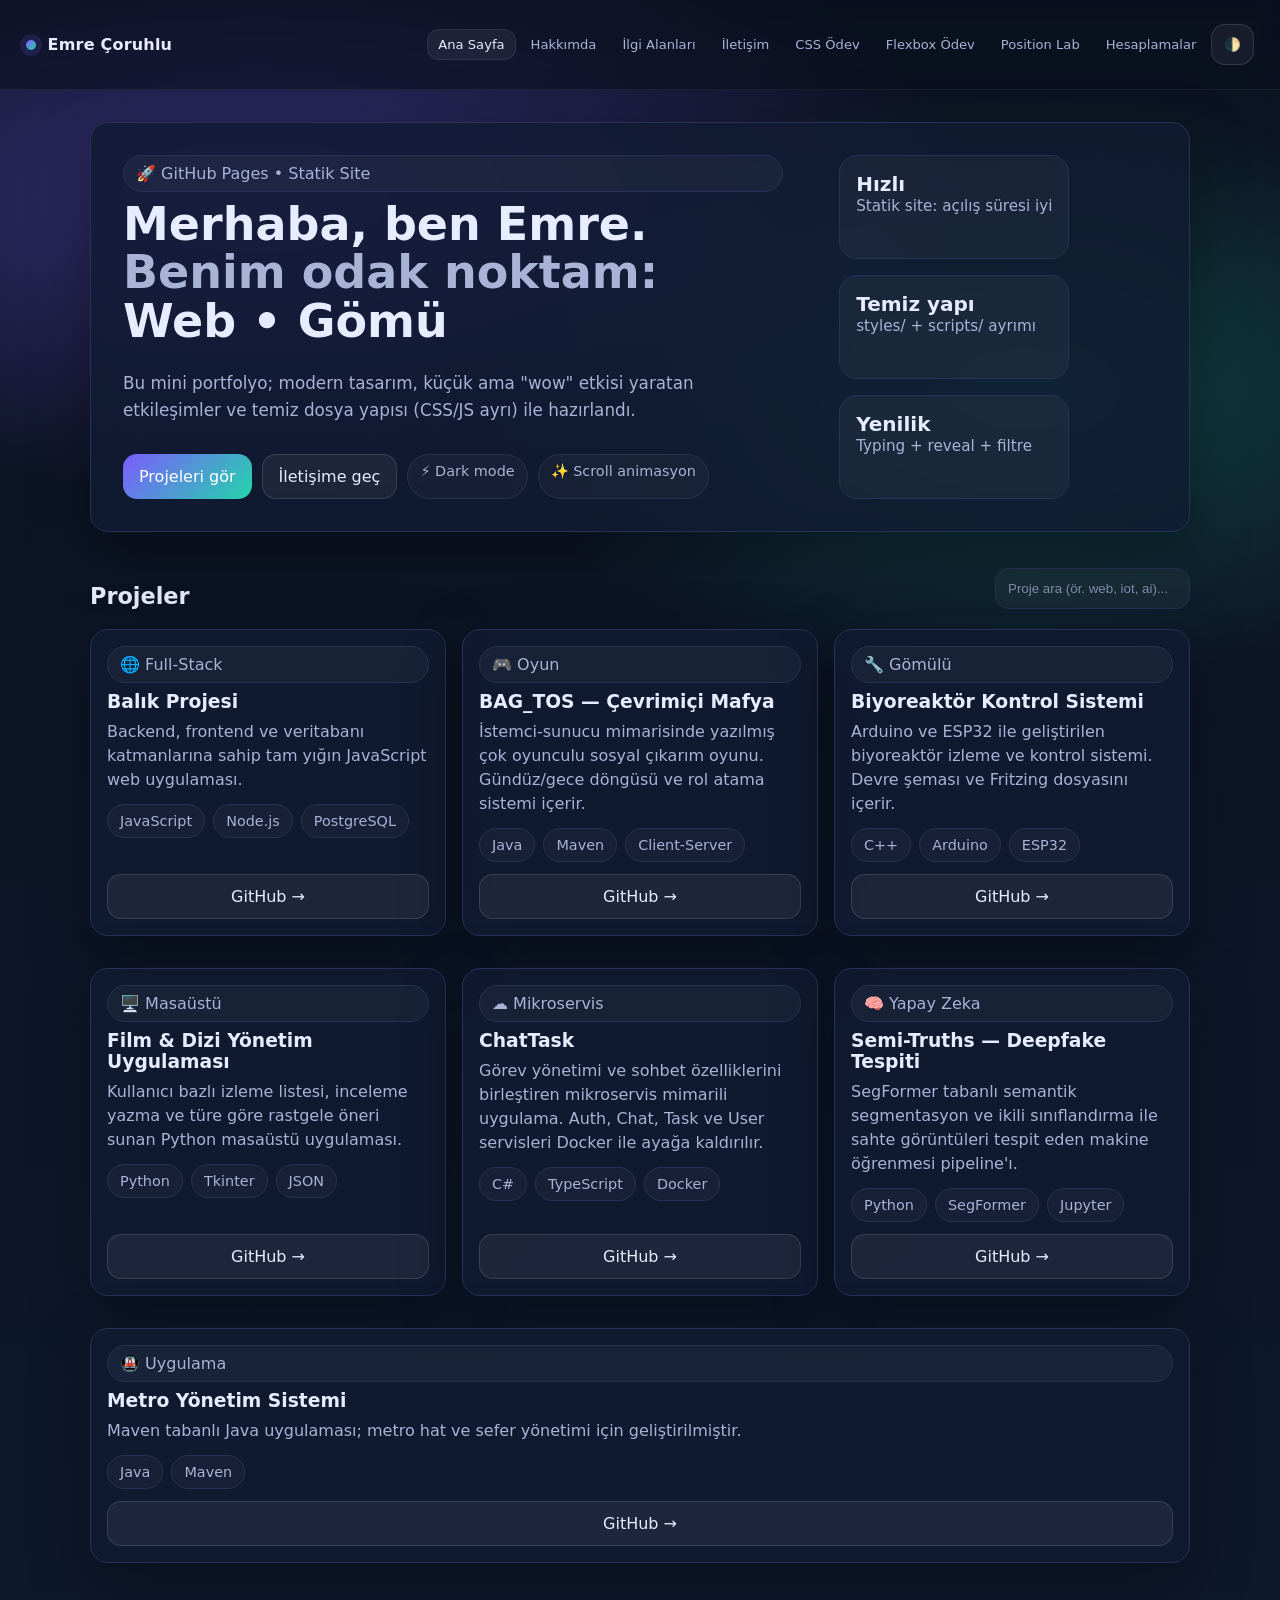
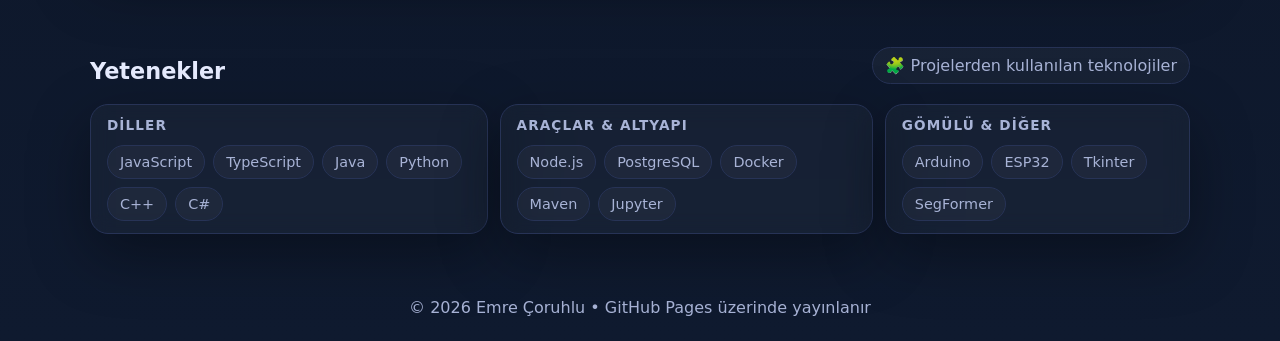
==== commit ea02e4aa: "Merge branch 'main' of https://github.com/emrecoruhlu0/emrecoruhlu0.github.io # Conflicts: #	index.h" ====
--- a/index.html
+++ b/index.html
@@ -18,11 +18,16 @@
         <span>Emre Çoruhlu</span>
       </a>
 
+      <button class="btn icon" id="navToggle" type="button" aria-expanded="false" title="Menü">☰</button>
       <div class="navlinks">
-        <a href="index.html">Ana Sayfa</a>
+        <a href="index.html" class="active">Ana Sayfa</a>
         <a href="about.html">Hakkımda</a>
-        <a href="interests.html">İlgi Alanlarım</a>
+        <a href="interests.html">İlgi Alanları</a>
         <a href="contact.html">İletişim</a>
+        <a href="css-odev.html">CSS Ödev</a>
+        <a href="flexbox-odev.html">Flexbox Ödev</a>
+        <a href="lab-position.html">Position Lab</a>
+        <a href="hesaplamalar.html">Hesaplamalar</a>
         <button class="btn icon" id="themeBtn" type="button" title="Tema değiştir">🌓</button>
       </div>
     </div>
@@ -81,64 +86,74 @@
     </div>
 
     <div class="projects">
-      <article class="card projectCard reveal" data-project="web react node postgresql postgis">
-        <span class="pill">🗺️ Full-Stack</span>
-        <h3>GIS Tabanlı Web Uygulaması</h3>
-        <p>Harita görselleştirme, kiralama modülleri ve modern frontend mimarisi.</p>
-        <div class="tags">
-          <span class="badge">React</span><span class="badge">Node</span><span class="badge">PostgreSQL</span>
-        </div>
-        <button class="btn">Buton</button>
-      </article>
-
-      <article class="card projectCard reveal" data-project="iot esp32 raspberry pi flask">
-        <span class="pill">📡 IoT</span>
-        <h3>ESP32 + Sunucu Veri Akışı</h3>
-        <p>Sensör verisini sunucuya gönderme, panelde gösterme, yenileme.</p>
-        <div class="tags">
-          <span class="badge">ESP32</span><span class="badge">Flask</span><span class="badge">MariaDB</span>
-        </div>
-        <button class="btn">Buton</button>
-      </article>
-
-      <article class="card projectCard reveal" data-project="ai cv tensorflow pytorch">
-        <span class="pill">🧠 AI</span>
-        <h3>Görüntü İşleme Pipeline</h3>
-        <p>Çok aşamalı sınıflandırma + maske tespiti yaklaşımı.</p>
-        <div class="tags">
-          <span class="badge">CV</span><span class="badge">PyTorch</span><span class="badge">Metrics</span>
-        </div>
-        <button class="btn">Buton</button>
-      </article>
-
-      <article class="card projectCard reveal" data-project="web html css javascript">
-        <span class="pill">🌐 Frontend</span>
-        <h3>Portfolyo Sitesi</h3>
-        <p>Modern tasarım, dark mode ve scroll animasyonlu kişisel site.</p>
-        <div class="tags">
-          <span class="badge">HTML</span><span class="badge">CSS</span><span class="badge">JS</span>
-        </div>
-        <button class="btn">Buton</button>
-      </article>
-
-      <article class="card projectCard reveal" data-project="iot embedded c arduino">
+      <article class="card projectCard reveal" data-project="web javascript node postgresql full-stack">
+        <span class="pill">🌐 Full-Stack</span>
+        <h3>Balık Projesi</h3>
+        <p>Backend, frontend ve veritabanı katmanlarına sahip tam yığın JavaScript web uygulaması.</p>
+        <div class="tags">
+          <span class="badge">JavaScript</span><span class="badge">Node.js</span><span class="badge">PostgreSQL</span>
+        </div>
+        <a class="btn" href="https://github.com/emrecoruhlu0/balik_proje" target="_blank" rel="noopener">GitHub →</a>
+      </article>
+
+      <article class="card projectCard reveal" data-project="java oyun multiplayer sunucu network">
+        <span class="pill">🎮 Oyun</span>
+        <h3>BAG_TOS — Çevrimiçi Mafya</h3>
+        <p>İstemci-sunucu mimarisinde yazılmış çok oyunculu sosyal çıkarım oyunu. Gündüz/gece döngüsü ve rol atama sistemi içerir.</p>
+        <div class="tags">
+          <span class="badge">Java</span><span class="badge">Maven</span><span class="badge">Client-Server</span>
+        </div>
+        <a class="btn" href="https://github.com/emrecoruhlu0/BAG_TOS" target="_blank" rel="noopener">GitHub →</a>
+      </article>
+
+      <article class="card projectCard reveal" data-project="embedded gomulu arduino esp32 cpp">
         <span class="pill">🔧 Gömülü</span>
-        <h3>Arduino Sensör Projesi</h3>
-        <p>Sıcaklık ve nem verilerini toplayan gömülü sistem uygulaması.</p>
-        <div class="tags">
-          <span class="badge">Arduino</span><span class="badge">C</span><span class="badge">Sensör</span>
-        </div>
-        <button class="btn">Buton</button>
-      </article>
-
-      <article class="card projectCard reveal" data-project="ai python ml data">
-        <span class="pill">📊 Veri</span>
-        <h3>Veri Analiz Aracı</h3>
-        <p>Python ile veri temizleme, görselleştirme ve raporlama pipeline.</p>
-        <div class="tags">
-          <span class="badge">Python</span><span class="badge">Pandas</span><span class="badge">Matplotlib</span>
-        </div>
-        <button class="btn">Buton</button>
+        <h3>Biyoreaktör Kontrol Sistemi</h3>
+        <p>Arduino ve ESP32 ile geliştirilen biyoreaktör izleme ve kontrol sistemi. Devre şeması ve Fritzing dosyasını içerir.</p>
+        <div class="tags">
+          <span class="badge">C++</span><span class="badge">Arduino</span><span class="badge">ESP32</span>
+        </div>
+        <a class="btn" href="https://github.com/emrecoruhlu0/biyoreaktor" target="_blank" rel="noopener">GitHub →</a>
+      </article>
+
+      <article class="card projectCard reveal" data-project="python masaustu gui film dizi watchlist">
+        <span class="pill">🖥️ Masaüstü</span>
+        <h3>Film & Dizi Yönetim Uygulaması</h3>
+        <p>Kullanıcı bazlı izleme listesi, inceleme yazma ve türe göre rastgele öneri sunan Python masaüstü uygulaması.</p>
+        <div class="tags">
+          <span class="badge">Python</span><span class="badge">Tkinter</span><span class="badge">JSON</span>
+        </div>
+        <a class="btn" href="https://github.com/emrecoruhlu0/python_projesi" target="_blank" rel="noopener">GitHub →</a>
+      </article>
+
+      <article class="card projectCard reveal" data-project="mikroservis chat gorev csharp docker typescript">
+        <span class="pill">☁️ Mikroservis</span>
+        <h3>ChatTask</h3>
+        <p>Görev yönetimi ve sohbet özelliklerini birleştiren mikroservis mimarili uygulama. Auth, Chat, Task ve User servisleri Docker ile ayağa kaldırılır.</p>
+        <div class="tags">
+          <span class="badge">C#</span><span class="badge">TypeScript</span><span class="badge">Docker</span>
+        </div>
+        <a class="btn" href="https://github.com/emrecoruhlu0/ChatTask" target="_blank" rel="noopener">GitHub →</a>
+      </article>
+
+      <article class="card projectCard reveal" data-project="ai ml deepfake segmentation pytorch python">
+        <span class="pill">🧠 Yapay Zeka</span>
+        <h3>Semi-Truths — Deepfake Tespiti</h3>
+        <p>SegFormer tabanlı semantik segmentasyon ve ikili sınıflandırma ile sahte görüntüleri tespit eden makine öğrenmesi pipeline'ı.</p>
+        <div class="tags">
+          <span class="badge">Python</span><span class="badge">SegFormer</span><span class="badge">Jupyter</span>
+        </div>
+        <a class="btn" href="https://github.com/emrecoruhlu0/semi-truths" target="_blank" rel="noopener">GitHub →</a>
+      </article>
+
+      <article class="card projectCard reveal" data-project="java metro yonetim maven">
+        <span class="pill">🚇 Uygulama</span>
+        <h3>Metro Yönetim Sistemi</h3>
+        <p>Maven tabanlı Java uygulaması; metro hat ve sefer yönetimi için geliştirilmiştir.</p>
+        <div class="tags">
+          <span class="badge">Java</span><span class="badge">Maven</span>
+        </div>
+        <a class="btn" href="https://github.com/emrecoruhlu0/metroekrem" target="_blank" rel="noopener">GitHub →</a>
       </article>
     </div>
   </section>
@@ -148,25 +163,40 @@
     <div class="sectionHeader">
       <h2>Yetenekler</h2>
       <div class="tools">
-        <span class="pill">🧩 Görünür olunca barlar dolar</span>
+        <span class="pill">🧩 Projelerden kullanılan teknolojiler</span>
       </div>
     </div>
 
     <div class="skillRow">
-      <div class="card skill skill-grow-1 reveal" style="padding:16px;">
-        <div class="skillTop"><strong>HTML/CSS</strong><span class="muted">85%</span></div>
-        <div class="bar" data-bar="85"><div></div></div>
-        <button class="btn">Buton</button>
-      </div>
-      <div class="card skill skill-grow-2 reveal" style="padding:16px;">
-        <div class="skillTop"><strong>JavaScript</strong><span class="muted">75%</span></div>
-        <div class="bar" data-bar="75"><div></div></div>
-        <button class="btn">Buton</button>
-      </div>
-      <div class="card skill skill-grow-1 reveal" style="padding:16px;">
-        <div class="skillTop"><strong>Python</strong><span class="muted">80%</span></div>
-        <div class="bar" data-bar="80"><div></div></div>
-        <button class="btn">Buton</button>
+      <div class="card skill skill-grow-1 reveal">
+        <strong class="techGroupLabel">Diller</strong>
+        <div class="techTags">
+          <span class="badge">JavaScript</span>
+          <span class="badge">TypeScript</span>
+          <span class="badge">Java</span>
+          <span class="badge">Python</span>
+          <span class="badge">C++</span>
+          <span class="badge">C#</span>
+        </div>
+      </div>
+      <div class="card skill skill-grow-2 reveal">
+        <strong class="techGroupLabel">Araçlar & Altyapı</strong>
+        <div class="techTags">
+          <span class="badge">Node.js</span>
+          <span class="badge">PostgreSQL</span>
+          <span class="badge">Docker</span>
+          <span class="badge">Maven</span>
+          <span class="badge">Jupyter</span>
+        </div>
+      </div>
+      <div class="card skill skill-grow-1 reveal">
+        <strong class="techGroupLabel">Gömülü & Diğer</strong>
+        <div class="techTags">
+          <span class="badge">Arduino</span>
+          <span class="badge">ESP32</span>
+          <span class="badge">Tkinter</span>
+          <span class="badge">SegFormer</span>
+        </div>
       </div>
     </div>
   </section>
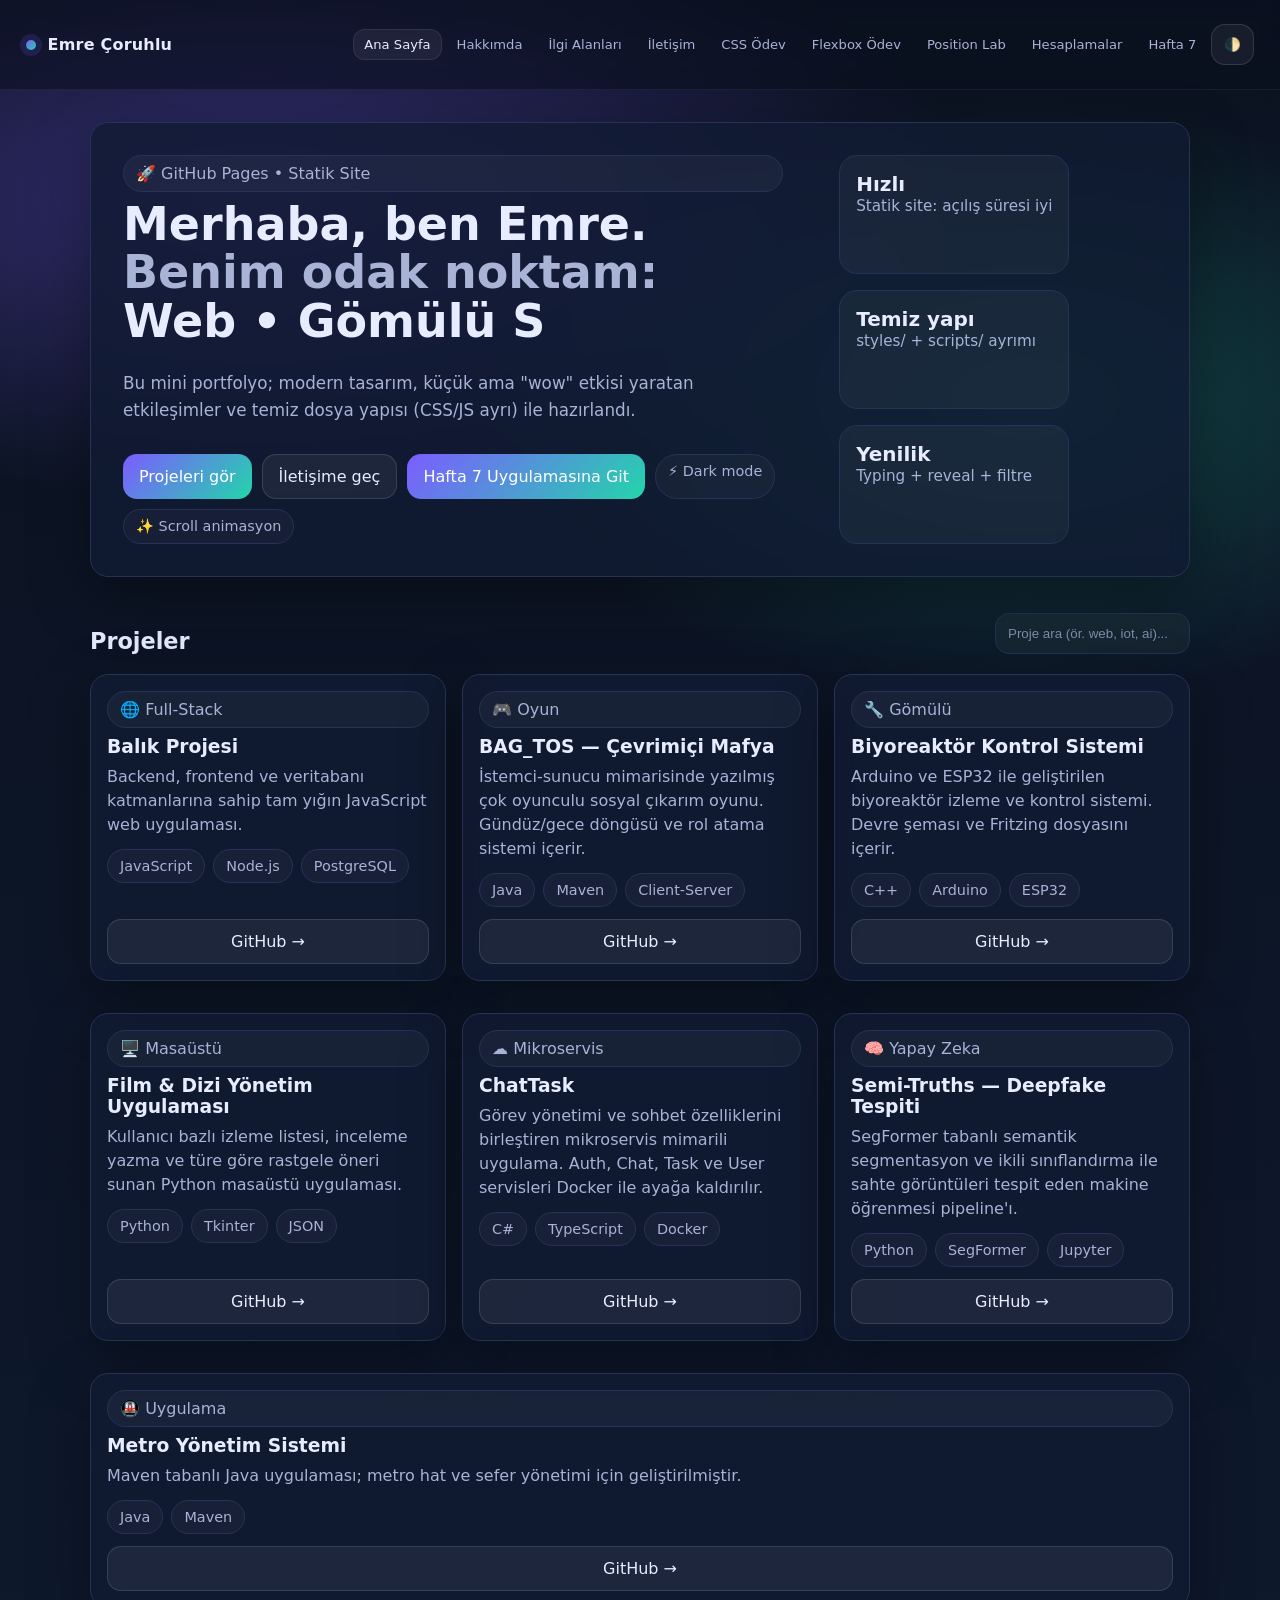
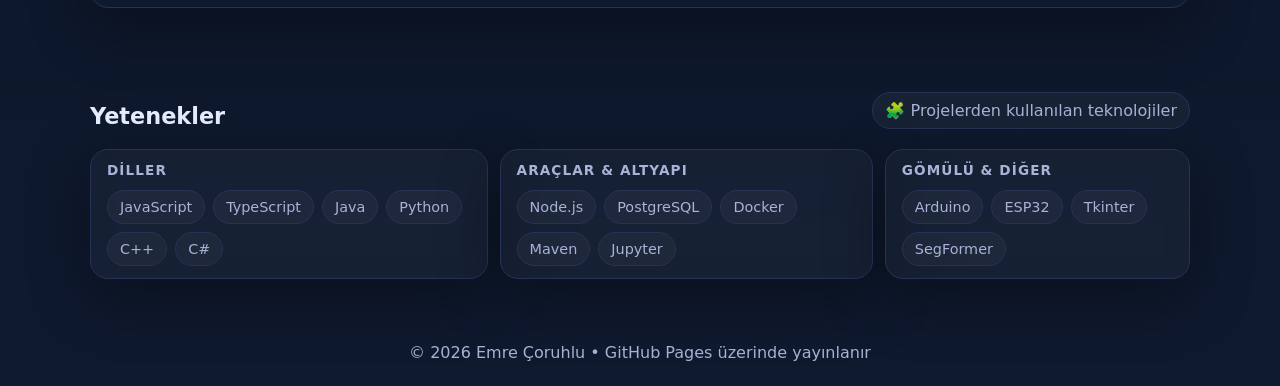
==== commit a276d644: "Add Hafta 7 lab: Bootstrap + JavaScript interactive event registration page Co-Authored-By: Claude S" ====
--- a/index.html
+++ b/index.html
@@ -28,6 +28,7 @@
         <a href="flexbox-odev.html">Flexbox Ödev</a>
         <a href="lab-position.html">Position Lab</a>
         <a href="hesaplamalar.html">Hesaplamalar</a>
+        <a href="hafta7.html">Hafta 7</a>
         <button class="btn icon" id="themeBtn" type="button" title="Tema değiştir">🌓</button>
       </div>
     </div>
@@ -52,6 +53,7 @@
         <div style="display:flex; gap:10px; flex-wrap:wrap; margin-top:14px;">
           <a class="btn primary" href="#projeler">Projeleri gör</a>
           <a class="btn" href="contact.html">İletişime geç</a>
+          <a class="btn primary" href="hafta7.html">Hafta 7 Uygulamasına Git</a>
           <span class="badge">⚡ Dark mode</span>
           <span class="badge">✨ Scroll animasyon</span>
         </div>
